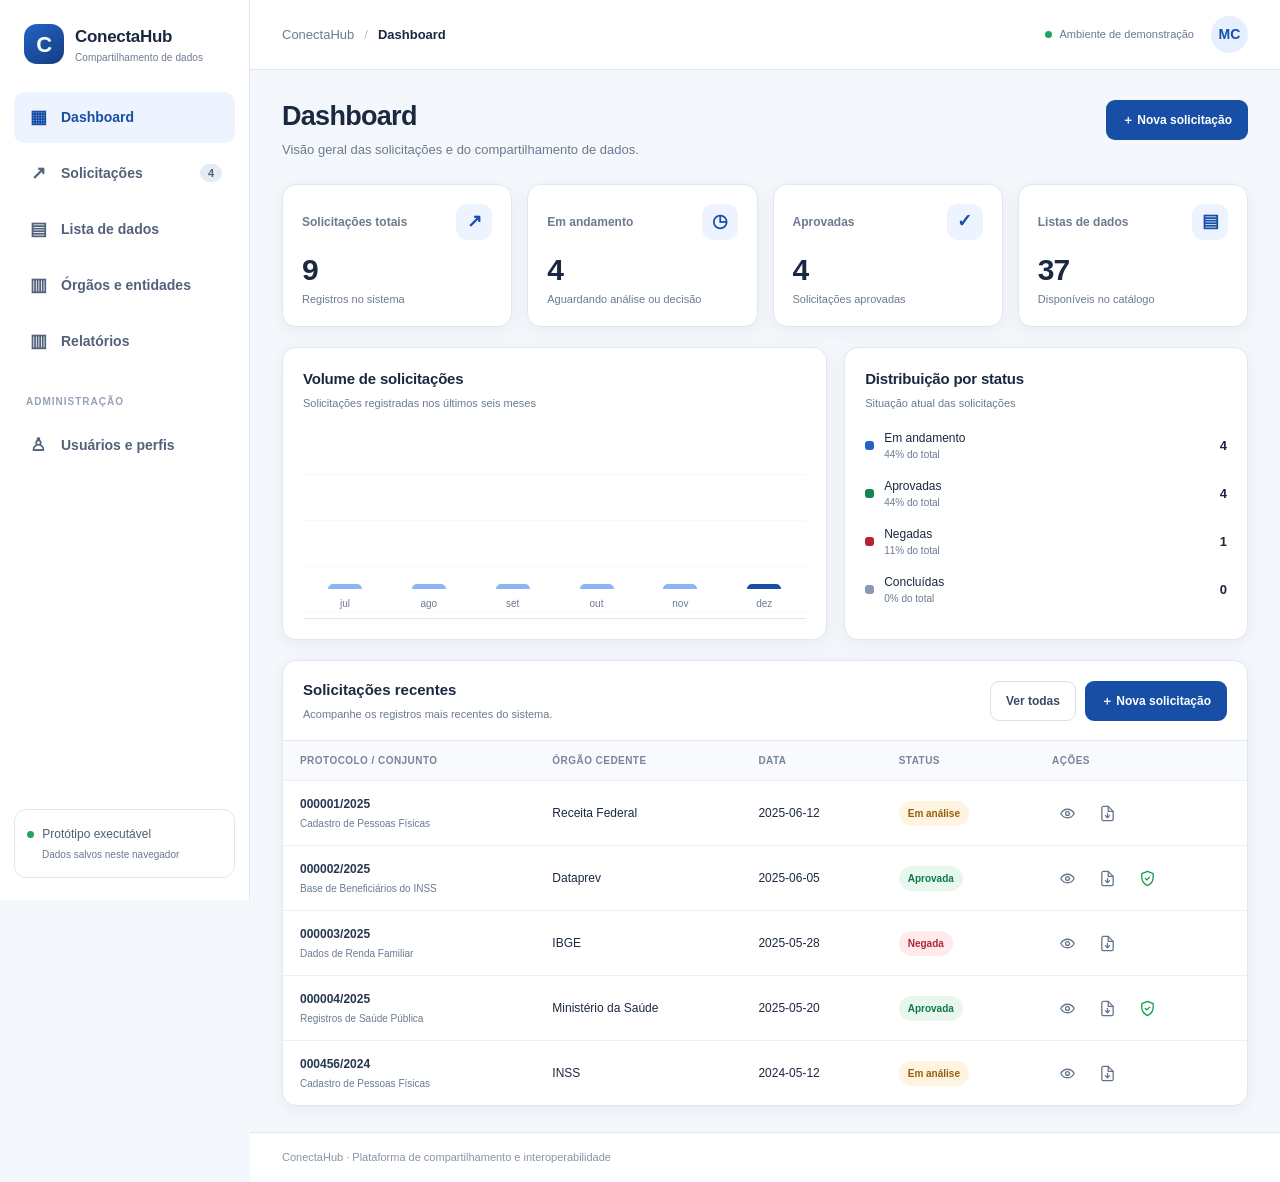
==== index.html @ d7230021 "Add dataset list editing and rename labels" ====
<!doctype html>
<html lang="pt-BR">
<head>
  <meta charset="utf-8">
  <meta name="viewport" content="width=device-width, initial-scale=1">
  <meta name="theme-color" content="#174ea6">
  <title>ConectaHub | Compartilhamento de Dados</title>
  <link rel="stylesheet" href="assets/css/app.css">
  <script defer src="assets/js/data.js"></script>
  <script defer src="assets/js/request-form.js"></script>
  <script defer src="assets/js/app.js"></script>
</head>
<body>
  <div class="app-shell">
    <aside class="sidebar" id="sidebar">
      <a class="brand" href="#dashboard" aria-label="ConectaHub início"><span class="brand-mark">C</span><span>ConectaHub<small>Compartilhamento de dados</small></span></a>
      <nav class="nav" aria-label="Navegação principal">
        <button class="nav-item active" data-route="dashboard"><span class="nav-icon">▦</span>Dashboard</button>
        <button class="nav-item" data-route="requests"><span class="nav-icon">↗</span>Solicitações <span class="nav-count" id="request-count">0</span></button>
        <button class="nav-item" data-route="datasets"><span class="nav-icon">▤</span>Lista de dados</button>
        <button class="nav-item" data-route="orgs"><span class="nav-icon">▥</span>Órgãos e entidades</button>
        <button class="nav-item" data-route="reports"><span class="nav-icon">▥</span>Relatórios</button>
        <div class="nav-caption">ADMINISTRAÇÃO</div>
        <button class="nav-item" data-route="users"><span class="nav-icon">♙</span>Usuários e perfis</button>
      </nav>
      <div class="sidebar-bottom"><span class="status-dot"></span> Protótipo executável <small>Dados salvos neste navegador</small></div>
    </aside>
    <main class="main-area">
      <header class="topbar">
        <button class="icon-button mobile-menu" id="mobile-menu" aria-label="Abrir menu">☰</button>
        <div class="breadcrumbs"><span>ConectaHub</span><span class="crumb-sep">/</span><strong id="page-name">Dashboard</strong></div>
        <div class="topbar-actions"><span class="environment"><span class="status-dot"></span> Ambiente de demonstração</span><button class="avatar" title="Usuário atual">MC</button></div>
      </header>
      <section class="page-content" id="page-content" tabindex="-1"></section>
      <footer class="footer"><span>ConectaHub · Plataforma de compartilhamento e interoperabilidade</span></footer>
    </main>
  </div>
  <div id="modal-root"></div><div id="toast-root" aria-live="polite" aria-atomic="true"></div>
</body>
</html>
---- assets/css/app.css ----
:root{font-family:Inter,"Segoe UI",Roboto,Arial,sans-serif;color:#1b2940;background:#f4f7fb;font-size:14px;line-height:1.5;--blue:#174ea6;--blue2:#2463c5;--ink:#1b2940;--muted:#6c7a91;--line:#e0e7f0;--panel:#fff;--bg:#f4f7fb;--soft:#edf4ff;--green:#168452;--red:#b42332;--shadow:0 4px 18px rgba(28,52,89,.055);--radius:14px}*{box-sizing:border-box}body{margin:0;min-width:320px;background:var(--bg)}button,input,select,textarea{font:inherit}button{cursor:pointer}button:focus-visible,input:focus-visible,select:focus-visible,textarea:focus-visible{outline:3px solid #93b8fa;outline-offset:2px}.app-shell{min-height:100vh;display:grid;grid-template-columns:250px minmax(0,1fr)}.sidebar{position:sticky;top:0;height:100vh;display:flex;flex-direction:column;background:#fff;border-right:1px solid var(--line);padding:22px 14px}.brand{display:flex;gap:11px;align-items:center;padding:2px 10px 27px;text-decoration:none;color:var(--ink);font-weight:800;font-size:17px;letter-spacing:-.3px}.brand small{display:block;font-size:10px;letter-spacing:.1px;color:var(--muted);font-weight:500}.brand-mark{width:40px;height:40px;display:grid;place-items:center;border-radius:13px;background:linear-gradient(145deg,#2463c5,#143d82);color:white;font-size:22px}.nav{display:flex;flex-direction:column;gap:5px}.nav-item{display:flex;align-items:center;gap:12px;width:100%;padding:12px 13px;border:0;border-radius:10px;background:transparent;color:#53627a;text-align:left;font-weight:600}.nav-item:hover{background:#f5f8fd}.nav-item.active{background:var(--soft);color:var(--blue)}.nav-icon{width:22px;text-align:center;font-size:18px}.nav-count{margin-left:auto;border-radius:20px;background:#e5ebf4;padding:1px 8px;font-size:11px}.nav-caption{padding:22px 12px 6px;font-size:10px;font-weight:800;color:#96a2b5;letter-spacing:1px}.sidebar-bottom{margin-top:auto;padding:15px 12px;border:1px solid var(--line);border-radius:12px;color:#4c5e78;font-size:12px}.sidebar-bottom small{display:block;padding:4px 0 0 15px;color:var(--muted);font-size:10px}.status-dot{display:inline-block;width:7px;height:7px;border-radius:50%;background:#21a366;margin-right:5px}.main-area{min-width:0;display:flex;flex-direction:column;min-height:100vh}.topbar{height:70px;display:flex;align-items:center;justify-content:space-between;gap:15px;padding:0 32px;background:#fff;border-bottom:1px solid var(--line)}.breadcrumbs{display:flex;align-items:center;gap:10px;color:var(--muted);font-size:13px}.breadcrumbs strong{color:var(--ink)}.crumb-sep{color:#b7c1d0}.topbar-actions{display:flex;align-items:center;gap:17px}.environment{color:#6a7890;font-size:11px}.avatar{width:37px;height:37px;border:0;border-radius:50%;background:#e5efff;color:var(--blue);font-weight:800}.mobile-menu{display:none}.page-content{width:100%;max-width:1600px;margin:0 auto;padding:30px 32px 26px;flex:1;min-width:0}.footer{display:flex;justify-content:space-between;gap:12px;padding:16px 32px;border-top:1px solid var(--line);background:#fff;color:#8793a6;font-size:11px}.text-button{border:0;background:none;color:var(--blue);font-weight:700;font-size:11px}.page-head{display:flex;align-items:flex-start;justify-content:space-between;gap:18px;margin-bottom:24px}.page-head h1{margin:0;font-size:27px;line-height:1.2;letter-spacing:-.7px}.page-head p{margin:8px 0 0;color:var(--muted);font-size:13px}.head-actions{display:flex;gap:9px;flex-wrap:wrap}.btn{display:inline-flex;align-items:center;justify-content:center;gap:8px;min-height:40px;padding:9px 15px;border:1px solid transparent;border-radius:9px;font-weight:700;font-size:12px;transition:background .15s,border-color .15s}.btn-primary{background:var(--blue);color:white}.btn-primary:hover{background:#103d83}.btn-secondary{background:#fff;border-color:#d6dfeb;color:#394b65}.btn-secondary:hover{background:#f8faff}.btn-danger{background:#b42332;color:#fff}.btn-small{min-height:31px;padding:6px 10px;font-size:11px}.metric-grid{display:grid;grid-template-columns:repeat(4,minmax(0,1fr));gap:15px;margin-bottom:20px}.metric-card,.panel,.table-panel,.empty-state{background:var(--panel);border:1px solid var(--line);border-radius:var(--radius);box-shadow:var(--shadow)}.metric-card{padding:19px}.metric-top{display:flex;justify-content:space-between;align-items:center;color:var(--muted);font-size:12px;font-weight:650}.metric-icon{width:36px;height:36px;border-radius:11px;display:grid;place-items:center;background:var(--soft);color:var(--blue);font-size:18px}.metric-value{font-size:30px;line-height:1.3;letter-spacing:-1px;font-weight:800;margin:10px 0 2px}.metric-note{font-size:11px;color:var(--muted)}.content-grid{display:grid;grid-template-columns:minmax(0,1.35fr) minmax(300px,1fr);gap:17px;margin-bottom:20px}.panel{padding:20px;min-width:0}.panel-head{display:flex;justify-content:space-between;align-items:center;gap:10px;margin-bottom:18px}.panel-head h2,.panel h2{font-size:15px;margin:0;letter-spacing:-.2px}.panel-subtitle{font-size:11px;color:var(--muted);margin-top:4px}.bar-chart{height:190px;display:flex;align-items:flex-end;gap:12px;padding:15px 6px 0;border-bottom:1px solid var(--line);background:repeating-linear-gradient(to bottom,transparent 0,transparent 45px,#edf1f6 46px)}.bar-col{flex:1;height:100%;display:flex;flex-direction:column;justify-content:flex-end;align-items:center;gap:7px;min-width:0}.bar{width:min(34px,75%);min-height:4px;background:#8db5f2;border-radius:6px 6px 0 0}.bar.primary{background:var(--blue)}.bar-label{font-size:10px;color:var(--muted);padding-bottom:7px}.legend-list{display:grid;gap:15px}.legend-row{display:grid;grid-template-columns:10px 1fr auto;align-items:center;gap:9px;font-size:12px}.legend-dot{width:9px;height:9px;border-radius:3px;background:var(--blue)}.legend-row small{display:block;color:var(--muted);font-size:10px}.legend-row strong{font-size:13px}.table-panel{overflow:hidden;margin-top:20px}.table-head{display:flex;align-items:center;justify-content:space-between;gap:14px;padding:18px 20px;border-bottom:1px solid var(--line)}.table-head h2{font-size:15px;margin:0}.table-head p{font-size:11px;color:var(--muted);margin:4px 0 0}.table-actions{display:flex;align-items:center;gap:9px;flex-wrap:wrap}.search-input{min-height:38px;width:min(260px,100%);padding:8px 12px;border:1px solid #d8e1ed;border-radius:9px;background:white;font-size:12px}.table-wrap{width:100%;overflow:auto}table{width:100%;border-collapse:collapse;min-width:680px}th{padding:12px 17px;background:#f8fafd;color:#77849a;font-size:10px;letter-spacing:.45px;text-align:left;white-space:nowrap}td{padding:14px 17px;border-top:1px solid #edf1f6;font-size:12px;vertical-align:middle}tbody tr:hover{background:#fbfdff}.primary-cell{font-weight:750;color:#263751}.secondary-cell{display:block;font-size:10px;color:var(--muted);margin-top:3px;font-weight:400}.badge{display:inline-flex;align-items:center;border-radius:20px;padding:5px 9px;font-size:10px;font-weight:750;white-space:nowrap}.badge.green{background:#e7f7ee;color:#13794b}.badge.blue{background:#eaf2ff;color:#1a58b5}.badge.amber{background:#fff4df;color:#95600c}.badge.red{background:#ffebed;color:#ae2735}.badge.gray{background:#eef1f5;color:#647188}.row-actions{display:flex;gap:6px;flex-wrap:wrap}.link-action{border:0;background:none;padding:3px;color:var(--blue);font-size:11px;font-weight:750}.empty-state{padding:55px 20px;text-align:center}.empty-icon{font-size:32px;color:#90a7c9}.empty-state h2{font-size:17px;margin:12px 0 6px}.empty-state p{font-size:12px;color:var(--muted);margin:0 0 18px}.toolbar{display:flex;gap:10px;align-items:center;flex-wrap:wrap;margin-bottom:15px}.toolbar .search-input{flex:1;min-width:180px}.section-title{margin:24px 0 12px;font-size:14px}.modal-backdrop{position:fixed;inset:0;z-index:100;display:grid;place-items:center;padding:20px;background:rgba(15,28,48,.5);backdrop-filter:blur(3px)}.modal{width:min(800px,100%);max-height:min(92vh,1000px);display:flex;flex-direction:column;background:white;border-radius:16px;box-shadow:0 24px 90px #0b1d3838;overflow:hidden}.modal.modal-wide{width:min(980px,100%)}.modal-head{display:flex;justify-content:space-between;align-items:center;gap:15px;padding:18px 22px;border-bottom:1px solid var(--line)}.modal-head h2{margin:0;font-size:17px}.modal-close{width:34px;height:34px;border:0;border-radius:8px;background:#f2f5f9;color:#4e6078;font-size:20px}.modal-body{overflow:auto;padding:22px;min-height:0}.modal-footer{display:flex;justify-content:space-between;align-items:center;gap:12px;padding:14px 22px;border-top:1px solid var(--line);background:#fbfcfe}.modal-footer>div{display:flex;gap:8px;flex-wrap:wrap}.form-grid{display:grid;grid-template-columns:repeat(2,minmax(0,1fr));gap:16px}.field{display:flex;flex-direction:column;gap:6px;min-width:0;margin-bottom:15px}.field label{font-size:11px;font-weight:750;color:#394b65}.field label .required{color:var(--red)}.field input,.field select,.field textarea{width:100%;min-width:0;min-height:41px;padding:9px 11px;border:1px solid #d1dbe8;border-radius:8px;background:#fff;color:var(--ink);font-size:12px}.field textarea{min-height:86px;resize:vertical}.field input:disabled{background:#f0f3f7;color:#97a2b2}.field-help{font-size:10px;color:var(--muted)}.form-section{margin-bottom:16px;border:1px solid var(--line);border-radius:11px;overflow:hidden}.form-section summary{list-style:none;display:flex;justify-content:space-between;align-items:center;gap:12px;padding:13px 15px;background:#f8fafd;cursor:pointer;font-weight:800;font-size:12px}.form-section summary::-webkit-details-marker{display:none}.form-section-body{padding:16px 15px 2px}.check-option{display:flex;align-items:flex-start;gap:9px;padding:10px 11px;border:1px solid var(--line);border-radius:8px;margin-bottom:8px;font-size:12px}.check-option input{margin-top:3px}.check-option span{flex:1}.user-summary{padding:10px 12px;background:#f6f9fd;border:1px solid var(--line);border-radius:8px;font-size:11px;color:#52627a}.user-summary strong{display:block;color:var(--ink);font-size:12px}.notice{padding:12px 14px;border-radius:9px;background:#edf4ff;color:#315584;font-size:11px;margin-bottom:15px}.notice.success{background:#e7f7ee;color:#146f45}.inline-error{font-size:11px;color:var(--red);margin-top:4px}.request-summary{display:grid;grid-template-columns:repeat(2,minmax(0,1fr));gap:10px;margin-bottom:16px}.summary-box{padding:12px;border-radius:9px;background:#f7f9fc}.summary-box small{display:block;color:var(--muted);font-size:10px}.summary-box strong{display:block;margin-top:4px;font-size:12px;overflow-wrap:anywhere}.toast{position:fixed;right:22px;bottom:22px;z-index:200;max-width:min(400px,calc(100vw - 32px));padding:13px 17px;border-radius:10px;background:#1b2a40;color:white;font-size:12px;box-shadow:0 10px 30px #14233d33}.toast.success{background:#16794a}.toast.error{background:#b42332}.profile-pills{display:flex;flex-wrap:wrap;gap:5px}.profile-pill{font-size:10px;background:#edf4ff;color:#2259a8;border-radius:20px;padding:4px 8px}.empty-inline{padding:25px;text-align:center;color:var(--muted);font-size:12px}.muted{color:var(--muted)}.nowrap{white-space:nowrap}.number{font-variant-numeric:tabular-nums}
@media(max-width:1100px){.metric-grid{grid-template-columns:repeat(2,minmax(0,1fr))}.content-grid{grid-template-columns:1fr}.page-content{padding:24px 22px}.topbar{padding:0 22px}}
@media(max-width:760px){.app-shell{grid-template-columns:1fr}.sidebar{position:fixed;z-index:80;left:0;top:0;bottom:0;width:270px;height:100dvh;transform:translateX(-105%);transition:transform .2s;box-shadow:none}.sidebar.open{transform:translateX(0);box-shadow:0 0 0 100vmax #14233d55}.mobile-menu{display:inline-grid;place-items:center;width:36px;height:36px;border:1px solid var(--line);border-radius:8px;background:#fff;color:#344862}.topbar{height:62px;padding:0 14px}.environment{display:none}.page-content{padding:22px 14px}.page-head{flex-direction:column}.page-head h1{font-size:24px}.head-actions{width:100%}.metric-grid{gap:10px}.metric-card{padding:14px}.metric-value{font-size:25px}.table-head{align-items:flex-start;flex-direction:column;padding:15px}.table-actions{width:100%}.table-actions .search-input{flex:1;width:100%}.footer{padding:14px;flex-direction:column}.form-grid{grid-template-columns:1fr}.modal-backdrop{padding:8px}.modal-body{padding:16px}.modal-head,.modal-footer{padding:14px 16px}.request-summary{grid-template-columns:1fr}.topbar-actions{gap:8px}.breadcrumbs{font-size:11px;gap:6px}}
@media(max-width:430px){.metric-grid{grid-template-columns:repeat(2,minmax(0,1fr))}.metric-card{padding:12px}.metric-top{font-size:10px}.metric-icon{width:29px;height:29px}.metric-value{font-size:22px}.metric-note{font-size:10px}.page-content{padding-inline:11px}.head-actions .btn{flex:1}.footer{font-size:10px}}

/* Ajustes de compactação dos campos de conformidade/LGPD */
.radio-choice-group{display:flex;align-items:center;gap:18px;flex-wrap:wrap;padding:9px 12px;border:1px solid var(--line);border-radius:8px;background:#fff;min-height:42px}
.radio-choice{display:inline-flex;align-items:center;gap:7px;font-size:12px;font-weight:600;color:#394b65;cursor:pointer;white-space:nowrap}
.radio-choice input[type=radio]{width:15px;height:15px;margin:0;accent-color:var(--blue);flex:0 0 auto}
.hypothesis-list{display:grid;grid-template-columns:repeat(2,minmax(0,1fr));gap:8px}
.hypothesis-list .check-option{min-width:0;min-height:44px;margin:0;padding:10px 11px;align-items:flex-start;line-height:1.4;font-size:11px;overflow-wrap:anywhere}
.hypothesis-list .check-option input{flex:0 0 auto;width:15px;height:15px;margin:2px 0 0;accent-color:var(--blue)}
@media(max-width:560px){.hypothesis-list{grid-template-columns:1fr}.radio-choice-group{gap:14px}}

/* Ações compactas da lista de solicitações e visualização dos termos */
.request-row-actions{display:flex;align-items:center;gap:6px;flex-wrap:wrap;min-width:280px}
.icon-action{display:inline-flex;align-items:center;justify-content:center;gap:5px;padding:6px 8px;border:1px solid #dce4ef;border-radius:7px;background:#fff;color:#28538f;font-size:10px;font-weight:700;line-height:1.3;white-space:nowrap}
.icon-action span[aria-hidden=true]{font-size:14px;line-height:1}
.icon-action:hover{background:#edf4ff;border-color:#b9cdef}
.term-document{max-width:780px;margin:0 auto;color:var(--ink)}
.term-brand{font-size:11px;font-weight:850;letter-spacing:2px;color:var(--blue)}
.term-document h2{text-align:center;font-size:20px;letter-spacing:.4px;margin:24px 0 8px}
.term-intro{text-align:center;color:var(--muted);font-size:12px;margin:0 0 20px}
.term-signatures{display:grid;grid-template-columns:repeat(2,minmax(0,1fr));gap:24px;text-align:center;margin:44px 0 20px;font-size:11px}
.term-date{font-size:10px;color:var(--muted);margin-top:24px}
@media(max-width:760px){.request-row-actions{min-width:260px}.icon-action{font-size:10px;padding:6px}.term-signatures{grid-template-columns:1fr;gap:30px}}

/* Botões de ação somente com ícones e dica ao passar o mouse */
.request-row-actions{display:flex;align-items:center;justify-content:flex-start;gap:10px;flex-wrap:nowrap;min-width:110px}
.icon-action{width:30px;height:32px;display:inline-flex;align-items:center;justify-content:center;padding:4px;border:0;border-radius:6px;background:transparent;color:#64748b;cursor:pointer;transition:background .15s,color .15s}
.icon-action svg{display:block;width:17px;height:17px;fill:none;stroke:currentColor;stroke-width:1.8;stroke-linecap:round;stroke-linejoin:round}
.icon-action:hover{background:#edf4ff;color:#174ea6}
.icon-action:focus-visible{outline:2px solid #93b8fa;outline-offset:2px}
.icon-action.approval-icon{color:#0b9b4b}
.icon-action.approval-icon:hover{background:#e7f7ee;color:#087a3a}
@media(max-width:760px){.request-row-actions{min-width:100px;gap:6px}.icon-action{width:29px;height:31px}}

/* Painel de solicitações: indicadores e filtros no padrão de gestão */
.request-metrics{display:grid;grid-template-columns:repeat(4,minmax(0,1fr));gap:12px;margin:20px 0 22px}
.request-metric{min-height:84px;padding:14px 16px;border:1px solid #e0e6ee;border-radius:11px;background:#f3f5f7;display:flex;flex-direction:column;gap:4px}
.request-metric span{font-size:11px;color:#66758b}
.request-metric strong{font-size:27px;line-height:1.2;color:#16253b}
.request-metric.metric-review{background:#fffdeb;border-color:#fde68a}.request-metric.metric-review strong{color:#a16207}
.request-metric.metric-approved{background:#effcf4;border-color:#bbf7d0}.request-metric.metric-approved strong{color:#15803d}
.request-metric.metric-denied{background:#fff2f2;border-color:#fecaca}.request-metric.metric-denied strong{color:#c52222}
.request-filter-panel{background:#fff;border:1px solid var(--line);border-radius:13px;padding:14px;box-shadow:var(--shadow)}
.request-search-row{display:flex;align-items:center;gap:8px}
.request-searchbox{display:flex;align-items:center;gap:9px;flex:1;min-width:100px;border:1px solid #dce4ee;border-radius:9px;padding:0 11px;color:#8290a4}
.request-searchbox .search-input{width:100%;border:0;outline:0!important;box-shadow:none;min-width:0;padding-left:0}
.filter-toggle{white-space:nowrap}
.request-filter-fields{padding-top:15px}
.request-filter-fields[hidden]{display:none!important}
.request-filter-grid{display:grid;grid-template-columns:repeat(3,minmax(0,1fr));column-gap:12px;row-gap:0}
.request-filter-grid .field{margin-bottom:13px;gap:5px}
.request-filter-grid .field label{font-weight:500;color:#65758c;font-size:11px}
.request-filter-grid .field select,.request-date-range input{min-height:37px;background:#f9fafb}
.request-date-range{display:grid;grid-template-columns:repeat(2,minmax(0,1fr));gap:8px}
.request-date-range input{width:100%;min-width:0;border:1px solid #d5deea;border-radius:8px;padding:8px;font:inherit;font-size:12px;color:var(--ink)}
.request-filter-actions{display:flex;justify-content:space-between;align-items:center;gap:12px;padding:0 0 10px}
.request-results-caption{display:flex;align-items:baseline;gap:7px;padding:14px 2px 8px;font-size:11px;color:var(--muted)}
.request-results-caption strong{color:var(--ink);font-size:12px}
.request-table-wrap{width:100%;overflow-x:auto}
.request-table-wrap table{min-width:850px}
@media(max-width:900px){.request-filter-grid{grid-template-columns:repeat(2,minmax(0,1fr))}.request-metrics{gap:9px}}
@media(max-width:600px){.request-metrics{grid-template-columns:repeat(2,minmax(0,1fr))}.request-metric{min-height:75px;padding:12px}.request-metric strong{font-size:24px}.request-search-row{flex-wrap:wrap}.request-searchbox{flex-basis:100%}.request-filter-grid{grid-template-columns:1fr}.request-filter-actions{align-items:flex-start;flex-direction:column}.request-date-range{grid-template-columns:repeat(2,minmax(0,1fr))}}

/* Hipóteses de tratamento: controles compactos e alinhados sem estourar o formulário */
.hypothesis-list{display:grid;grid-template-columns:repeat(2,minmax(0,1fr));gap:8px;width:100%;min-width:0}
.hypothesis-list .check-option{box-sizing:border-box;display:flex;flex-direction:row;align-items:flex-start;gap:8px;width:100%;min-width:0;min-height:0;margin:0;padding:9px 10px;border:1px solid #dfe6ef;border-radius:8px;background:#fff;font-size:11px;line-height:1.35;overflow-wrap:anywhere}
.hypothesis-list .check-option input[type=checkbox]{appearance:auto;-webkit-appearance:checkbox;display:block;flex:0 0 15px;width:15px!important;height:15px!important;min-width:15px;min-height:15px;margin:1px 0 0;padding:0;accent-color:var(--blue)}
.hypothesis-list .check-option span{display:block;flex:1;min-width:0;overflow-wrap:anywhere}
@media(max-width:560px){.hypothesis-list{grid-template-columns:minmax(0,1fr)}}

/* Hipóteses de tratamento: controles compactos e alinhados sem estourar o formulário */
.hypothesis-list{display:grid;grid-template-columns:repeat(2,minmax(0,1fr));gap:8px;width:100%;min-width:0}
.hypothesis-list .check-option{box-sizing:border-box;display:flex;flex-direction:row;align-items:flex-start;gap:8px;width:100%;min-width:0;min-height:0;margin:0;padding:9px 10px;border:1px solid #dfe6ef;border-radius:8px;background:#fff;font-size:11px;line-height:1.35;overflow-wrap:anywhere}
.hypothesis-list .check-option input[type=checkbox]{appearance:auto;-webkit-appearance:checkbox;display:block;flex:0 0 15px;width:15px!important;height:15px!important;min-width:15px;min-height:15px;margin:1px 0 0;padding:0;accent-color:var(--blue)}
.hypothesis-list .check-option span{display:block;flex:1;min-width:0;overflow-wrap:anywhere}
@media(max-width:560px){.hypothesis-list{grid-template-columns:minmax(0,1fr)}}

/* Resumo detalhado da solicitação, inspirado no layout de referência */
.request-detail-scroll{max-height:70vh;overflow-y:auto;padding:0 2px 8px}
.request-detail-heading{display:flex;flex-direction:column;gap:2px;padding:0 0 12px;border-bottom:1px solid var(--line);margin-bottom:12px}
.request-detail-heading strong{font-size:13px;color:var(--ink)}
.request-detail-heading span{font-size:11px;color:var(--muted)}
.request-detail-section{margin:12px 0 16px}
.request-detail-section h3{font-size:11px;font-weight:800;color:#34445b;margin:0 0 8px}
.request-detail-section h3 small{font-size:10px;font-weight:400;color:var(--muted);margin-left:5px}
.request-detail-section .request-summary{grid-template-columns:repeat(2,minmax(0,1fr));gap:6px;margin:0;padding:10px;border:1px solid #d9e2ed;border-radius:9px;background:#fbfcfe}
.request-detail-section .summary-box{min-width:0;padding:2px 3px;background:transparent}
.request-detail-section .summary-box small{font-size:8px;text-transform:uppercase;letter-spacing:.25px;color:#748197}
.request-detail-section .summary-box strong{font-size:10px;line-height:1.45;margin-top:2px;overflow-wrap:anywhere}
.request-comment-editor{display:flex;flex-direction:column;align-items:flex-end;gap:7px;margin-top:10px}
.request-comment-editor textarea{width:100%;min-height:62px;padding:9px;border:1px solid #d5deea;border-radius:8px;font:inherit;font-size:11px;resize:vertical}
.request-history{display:grid;gap:10px;padding:2px 0}
.history-entry{display:grid;grid-template-columns:10px minmax(0,1fr);gap:8px;position:relative}
.history-dot{width:7px;height:7px;margin-top:5px;border-radius:50%;background:#2463c5}
.history-entry strong{display:block;font-size:10px}
.history-entry small{display:block;font-size:9px;color:var(--muted);margin-top:1px}
.history-entry p{font-size:10px;color:#637189;margin:3px 0 0}
@media(max-width:560px){.request-detail-scroll{max-height:72vh}.request-detail-section .request-summary{grid-template-columns:repeat(2,minmax(0,1fr));padding:8px;gap:5px}.request-detail-section .summary-box strong{font-size:9px}}

/* Ícones dos agrupadores do formulário de solicitação */
.form-section summary .section-heading{display:inline-flex;align-items:center;gap:10px;min-width:0}.form-section summary .section-icon{display:inline-grid;place-items:center;flex:0 0 34px;width:34px;height:34px;border-radius:10px;background:#eaf2ff;font-size:17px;line-height:1}.form-section summary .section-heading>span:last-child{min-width:0}.form-section summary .section-chevron{flex:0 0 auto;color:#61718a;font-size:16px}.form-section[open] summary .section-chevron{transform:rotate(180deg)}


/* Tela demonstrativa do portal de assinatura */
.signature-portal{color:#172b4d;font-size:15px;line-height:1.45}
.signature-brand{display:flex;align-items:center;gap:18px;padding:16px 14px;margin-bottom:22px;background:#fff;border-radius:7px;box-shadow:0 2px 6px #10243a18;color:#0758c9}
.signature-brand>strong{font-size:34px;letter-spacing:-2px;color:#0758c9}.signature-brand>strong span{color:#1475d4}
.signature-brand b{display:block;font-size:25px;font-weight:500}.signature-brand small{display:block;font-size:14px}
.signature-portal h2{font-size:25px;font-weight:500;margin:0 0 8px;color:#111827}
.signature-portal p{margin:8px 0 14px}.signature-portal hr{border:0;border-top:1px solid #d8e0eb;margin:10px 0 30px}
.signature-portal .signature-muted{color:#69788d;font-size:14px;line-height:1.6;margin:18px 0}
.signature-portal .field input{height:48px;border:1px solid #9ba8b7;background:#fffbd0;font-size:14px}
.signature-portal .notice{font-size:12px;margin-top:12px}
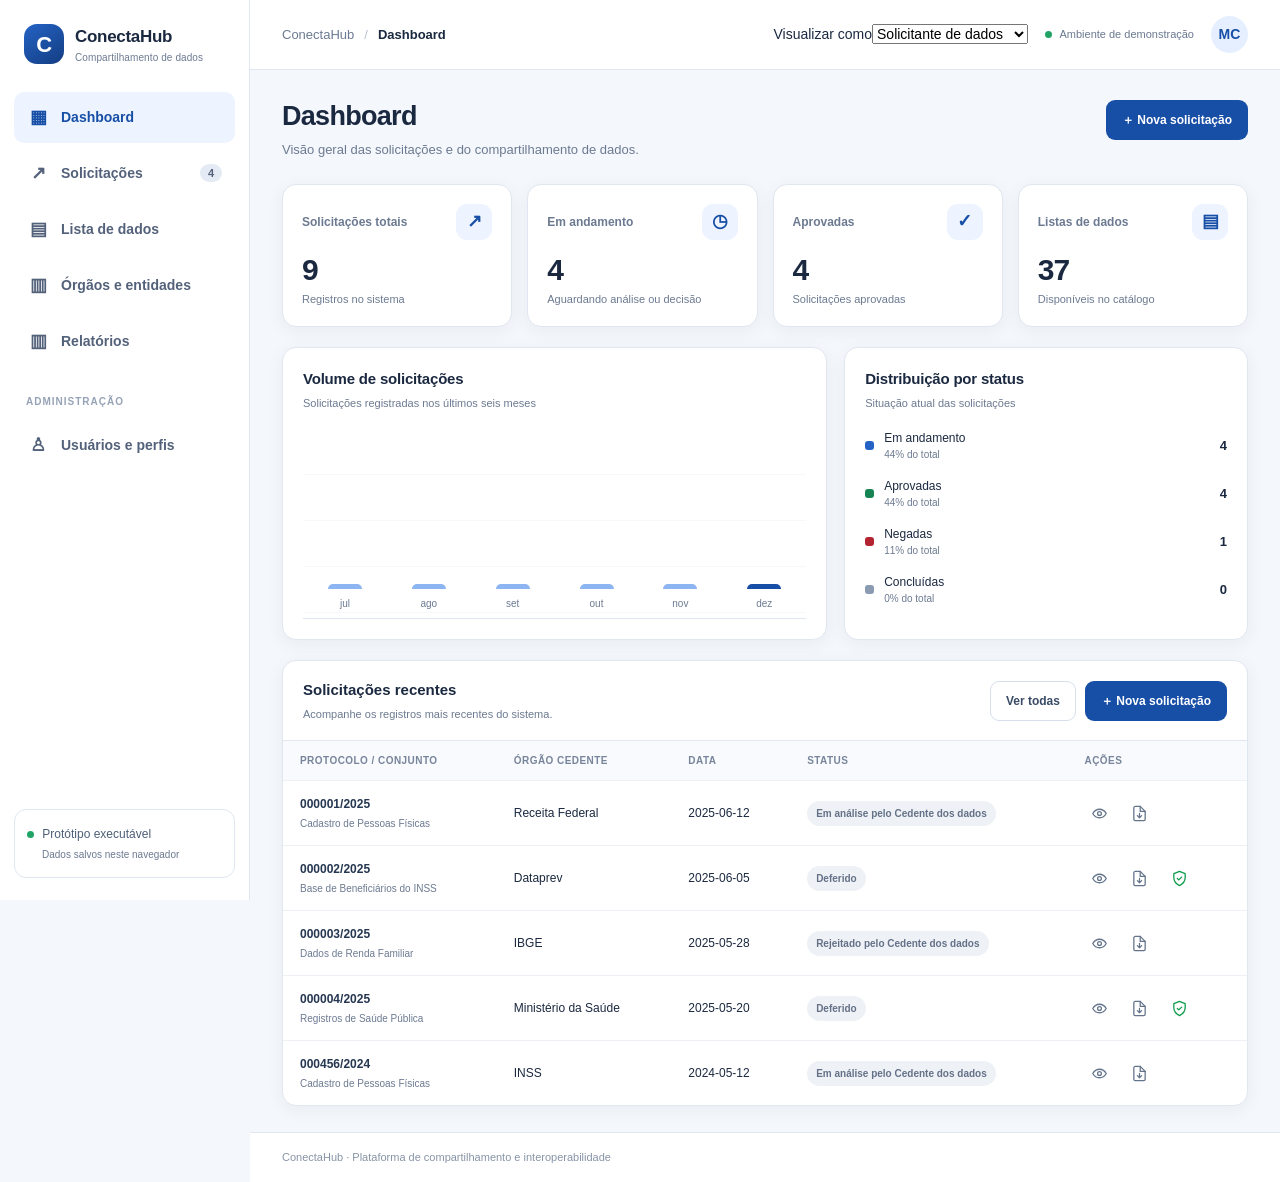
==== commit 74082506: "Adiciona seletor de perfil no ConectaHub" ====
--- a/index.html
+++ b/index.html
@@ -29,7 +29,7 @@
       <header class="topbar">
         <button class="icon-button mobile-menu" id="mobile-menu" aria-label="Abrir menu">☰</button>
         <div class="breadcrumbs"><span>ConectaHub</span><span class="crumb-sep">/</span><strong id="page-name">Dashboard</strong></div>
-        <div class="topbar-actions"><span class="environment"><span class="status-dot"></span> Ambiente de demonstração</span><button class="avatar" title="Usuário atual">MC</button></div>
+        <div class="topbar-actions"><label class="profile-switcher"><span>Visualizar como</span><select id="profile-view" aria-label="Visualizar fluxo como perfil"><option value="solicitante">Solicitante de dados</option><option value="cedente">Cedente de dados</option><option value="gestor">Gestor da Plataforma</option></select></label><span class="environment"><span class="status-dot"></span> Ambiente de demonstração</span><button class="avatar" title="Usuário atual">MC</button></div>
       </header>
       <section class="page-content" id="page-content" tabindex="-1"></section>
       <footer class="footer"><span>ConectaHub · Plataforma de compartilhamento e interoperabilidade</span></footer>
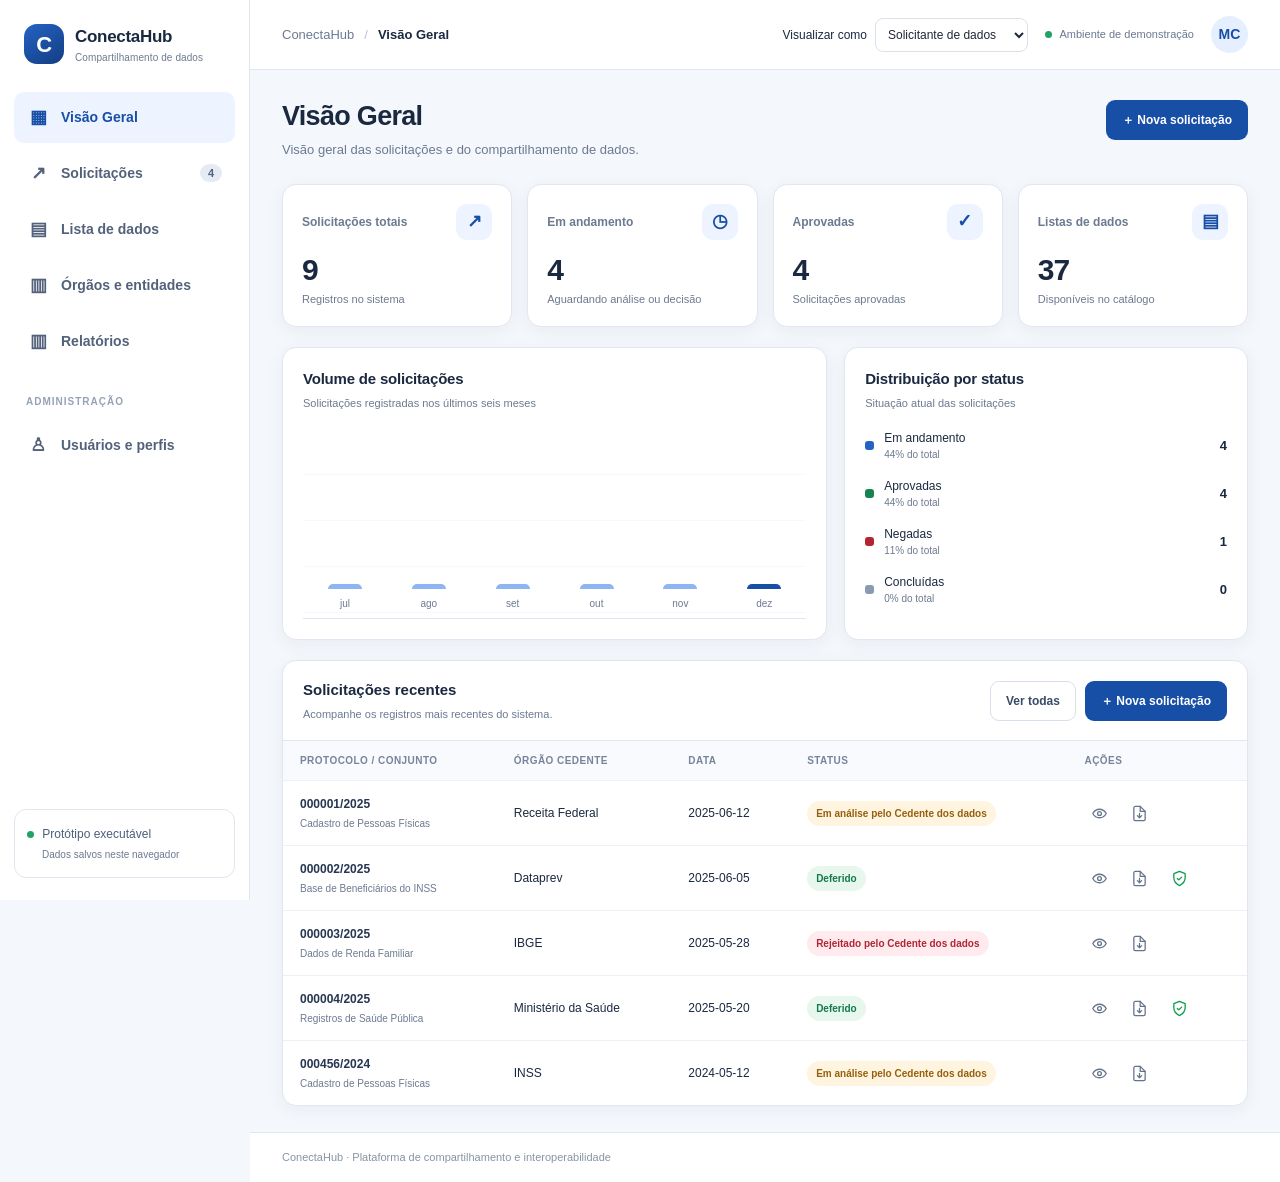
==== commit 2e9fc85c: "Altera navegação Dashboard para Visão Geral" ====
--- a/index.html
+++ b/index.html
@@ -15,7 +15,7 @@
     <aside class="sidebar" id="sidebar">
       <a class="brand" href="#dashboard" aria-label="ConectaHub início"><span class="brand-mark">C</span><span>ConectaHub<small>Compartilhamento de dados</small></span></a>
       <nav class="nav" aria-label="Navegação principal">
-        <button class="nav-item active" data-route="dashboard"><span class="nav-icon">▦</span>Dashboard</button>
+        <button class="nav-item active" data-route="dashboard"><span class="nav-icon">▦</span>Visão Geral</button>
         <button class="nav-item" data-route="requests"><span class="nav-icon">↗</span>Solicitações <span class="nav-count" id="request-count">0</span></button>
         <button class="nav-item" data-route="datasets"><span class="nav-icon">▤</span>Lista de dados</button>
         <button class="nav-item" data-route="orgs"><span class="nav-icon">▥</span>Órgãos e entidades</button>
@@ -28,7 +28,7 @@
     <main class="main-area">
       <header class="topbar">
         <button class="icon-button mobile-menu" id="mobile-menu" aria-label="Abrir menu">☰</button>
-        <div class="breadcrumbs"><span>ConectaHub</span><span class="crumb-sep">/</span><strong id="page-name">Dashboard</strong></div>
+        <div class="breadcrumbs"><span>ConectaHub</span><span class="crumb-sep">/</span><strong id="page-name">Visão Geral</strong></div>
         <div class="topbar-actions"><label class="profile-switcher"><span>Visualizar como</span><select id="profile-view" aria-label="Visualizar fluxo como perfil"><option value="solicitante">Solicitante de dados</option><option value="cedente">Cedente de dados</option><option value="gestor">Gestor da Plataforma</option></select></label><span class="environment"><span class="status-dot"></span> Ambiente de demonstração</span><button class="avatar" title="Usuário atual">MC</button></div>
       </header>
       <section class="page-content" id="page-content" tabindex="-1"></section>
--- a/assets/css/app.css
+++ b/assets/css/app.css
@@ -114,3 +114,5 @@
 .signature-portal .signature-muted{color:#69788d;font-size:14px;line-height:1.6;margin:18px 0}
 .signature-portal .field input{height:48px;border:1px solid #9ba8b7;background:#fffbd0;font-size:14px}
 .signature-portal .notice{font-size:12px;margin-top:12px}
+
+.profile-switcher{display:flex;align-items:center;gap:8px;font-size:12px;white-space:nowrap}.profile-switcher select{max-width:190px;border:1px solid #dbe2ea;border-radius:8px;background:#fff;color:#1f2937;padding:8px;font:inherit}.btn-danger{background:#b42332;color:#fff;border:1px solid #b42332}@media(max-width:900px){.profile-switcher{align-items:flex-start;flex-direction:column;gap:3px}.profile-switcher select{max-width:155px}}
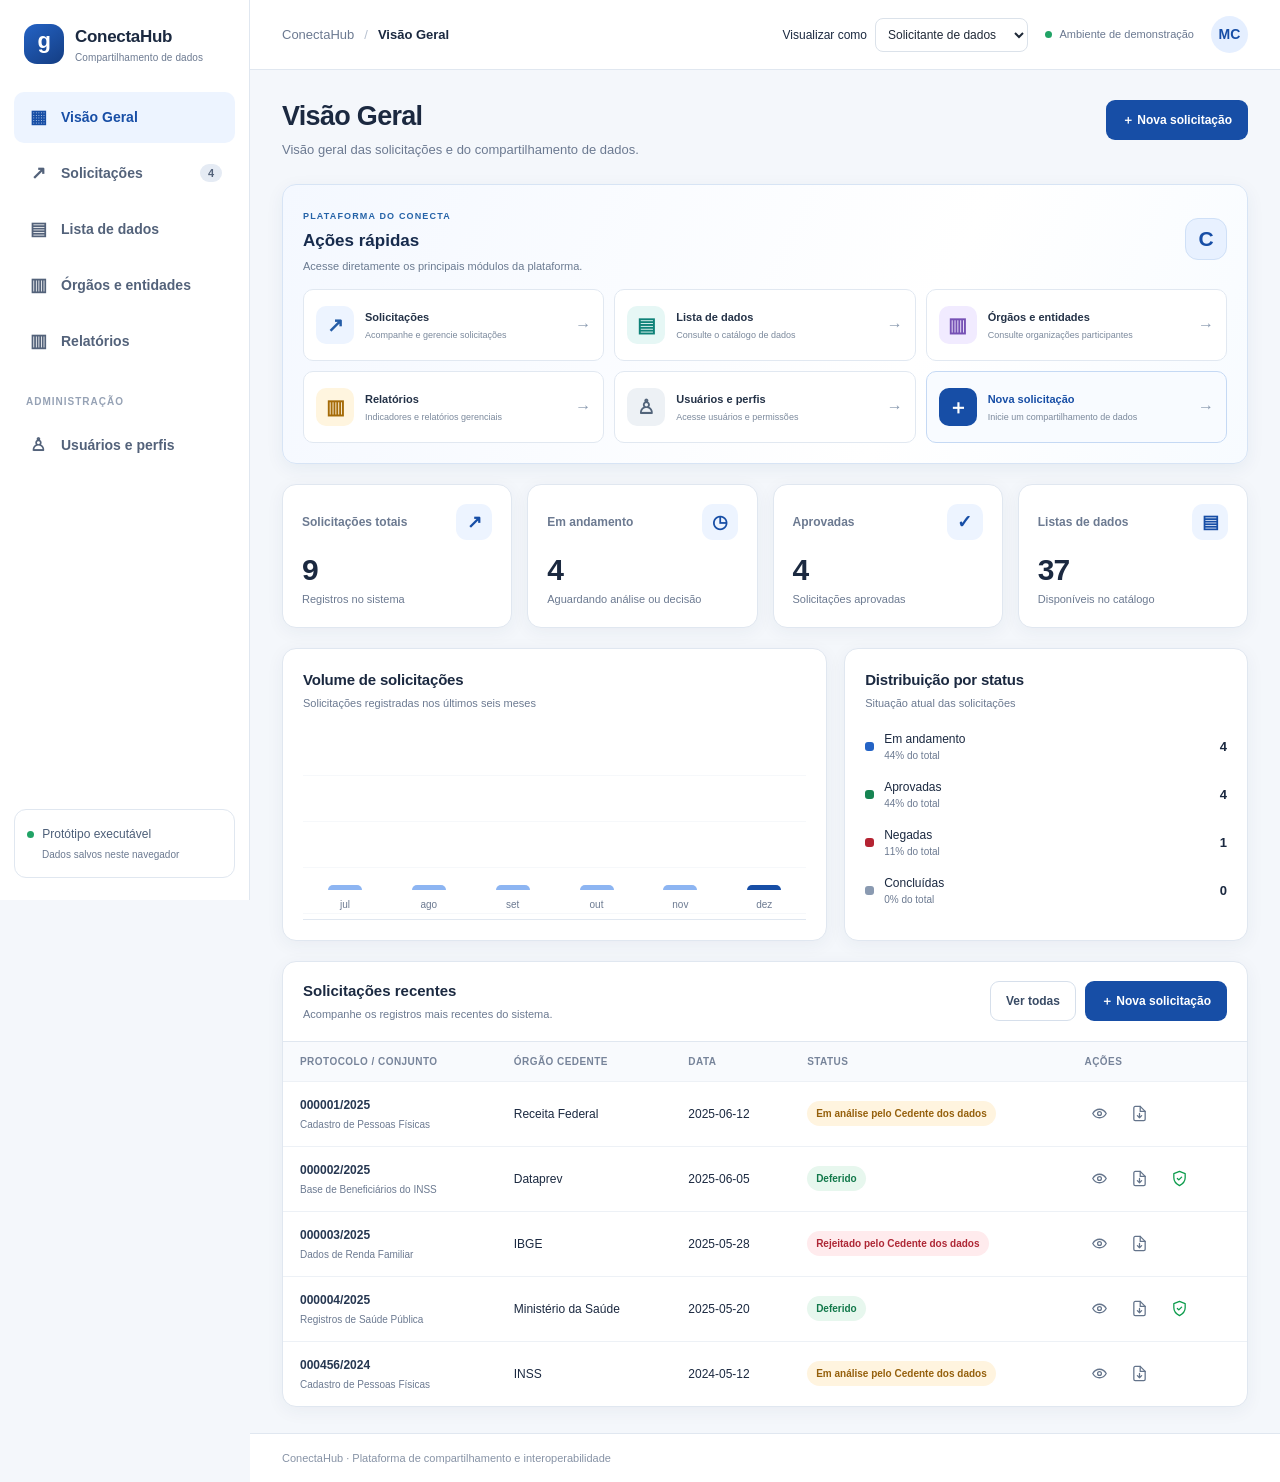
==== commit 02fed411: "Substituir ícone da marca pelo gov.br" ====
--- a/index.html
+++ b/index.html
@@ -13,7 +13,7 @@
 <body>
   <div class="app-shell">
     <aside class="sidebar" id="sidebar">
-      <a class="brand" href="#dashboard" aria-label="ConectaHub início"><span class="brand-mark">C</span><span>ConectaHub<small>Compartilhamento de dados</small></span></a>
+      <a class="brand" href="#dashboard" aria-label="ConectaHub início"><span class="brand-mark govbr-mark" aria-label="gov.br"><b>g</b><b>o</b><b>v</b><b>.</b><b>b</b><b>r</b></span><span>ConectaHub<small>Compartilhamento de dados</small></span></a>
       <nav class="nav" aria-label="Navegação principal">
         <button class="nav-item active" data-route="dashboard"><span class="nav-icon">▦</span>Visão Geral</button>
         <button class="nav-item" data-route="requests"><span class="nav-icon">↗</span>Solicitações <span class="nav-count" id="request-count">0</span></button>
--- a/assets/css/app.css
+++ b/assets/css/app.css
@@ -116,3 +116,81 @@
 .signature-portal .notice{font-size:12px;margin-top:12px}
 
 .profile-switcher{display:flex;align-items:center;gap:8px;font-size:12px;white-space:nowrap}.profile-switcher select{max-width:190px;border:1px solid #dbe2ea;border-radius:8px;background:#fff;color:#1f2937;padding:8px;font:inherit}.btn-danger{background:#b42332;color:#fff;border:1px solid #b42332}@media(max-width:900px){.profile-switcher{align-items:flex-start;flex-direction:column;gap:3px}.profile-switcher select{max-width:155px}}
+
+
+/* Nova solicitação: filtro tecnológico e instrução de seleção do conjunto */
+.request-dataset-intro{padding:14px 15px 2px;margin-bottom:10px;border:1px solid #dce7f5;border-radius:12px;background:#f8fbff}.request-dataset-instruction{margin:0 0 12px;padding:10px 12px;border-left:3px solid var(--blue2);border-radius:0 7px 7px 0;background:#edf4ff;color:#24456f;font-weight:700}.request-dataset-intro .field{margin-bottom:12px}.request-dataset-intro .field:last-child{margin-bottom:8px}#missing-dataset-action{margin-top:7px}#missing-dataset-action .link-action{white-space:normal;text-align:left;line-height:1.5;color:#174ea6;font-weight:700}#missing-dataset-action .link-action:hover{text-decoration:underline}@media(max-width:600px){.request-dataset-intro{padding:12px}.request-dataset-instruction{font-size:13px}}
+
+
+/* Tela de análise do cedente: informações organizadas e área de decisão dedicada */
+.request-review-layout{display:block;min-width:0}
+.request-review-information{min-width:0}
+.request-review-information .request-detail-section{padding:0 0 2px}
+.request-detail-heading{position:relative;padding-right:110px}
+.request-detail-status{position:absolute;right:0;top:0}
+.request-review-layout.is-cedent-review{display:grid;grid-template-columns:minmax(0,1.45fr) minmax(285px,.85fr);align-items:start;gap:18px}
+.is-cedent-review .request-review-information .request-detail-section{margin-top:0;margin-bottom:12px}
+.is-cedent-review .request-review-information .request-summary{background:#fff}
+.cedent-analysis-panel{min-width:0;padding:18px;border:1px solid #cbdcf5;border-radius:14px;background:linear-gradient(180deg,#f6f9ff 0%,#fff 190px);box-shadow:0 5px 18px #163d6d0b}
+.cedent-analysis-head{display:flex;align-items:center;gap:11px;padding-bottom:13px;border-bottom:1px solid #dce7f5}
+.cedent-analysis-icon{display:grid;place-items:center;flex:0 0 38px;width:38px;height:38px;border-radius:11px;background:#e0edff;color:#174ea6;font-size:20px;font-weight:800}
+.cedent-analysis-eyebrow{margin:0 0 4px;color:#55729c;font-size:9px;font-weight:800;letter-spacing:.7px}
+.cedent-analysis-head h2{margin:0;color:#172b4d;font-size:16px;line-height:1.3}
+.cedent-analysis-intro{margin:13px 0;color:#53657e;font-size:11px;line-height:1.55}
+.cedent-analysis-status{display:flex;align-items:center;justify-content:space-between;gap:8px;padding:10px 11px;margin-bottom:15px;border:1px solid #e0e8f3;border-radius:9px;background:#fff}
+.cedent-analysis-status>span{font-size:10px;color:#65758b;font-weight:700}
+.cedent-analysis-panel .field{margin-bottom:14px}
+.cedent-analysis-panel .field label{font-size:11px}
+.cedent-analysis-panel textarea{min-height:140px;line-height:1.5}
+.cedent-analysis-panel input[type=file]{min-height:42px;padding:8px;background:#fff}
+.cedent-analysis-save{width:100%;min-height:42px;justify-content:center;margin-top:2px}
+.cedent-analysis-existing{margin-top:19px;padding-top:15px;border-top:1px solid #dce7f5}
+.cedent-analysis-existing h3{display:flex;align-items:center;justify-content:space-between;gap:8px;margin:0 0 8px;color:#34445b;font-size:11px}
+.cedent-analysis-existing h3:not(:first-child){margin-top:16px}
+.cedent-analysis-existing h3 span{display:grid;place-items:center;min-width:22px;height:22px;padding:0 6px;border-radius:12px;background:#eaf2ff;color:#174ea6;font-size:10px}
+.cedent-analysis-existing>p{font-size:11px;line-height:1.5;overflow-wrap:anywhere}
+.cedent-attachment-list{display:grid;gap:7px}
+.cedent-attachment-list .summary-box{padding:9px;background:#fff;border:1px solid #e5ebf3}
+.cedent-attachment-list .summary-box strong{font-size:10px}
+.cedent-attachment-list .link-action{display:inline-block;margin-top:5px}
+.request-comments-section{margin-top:18px;padding-top:4px;border-top:1px solid var(--line)}
+@media(max-width:850px){.request-review-layout.is-cedent-review{grid-template-columns:minmax(0,1fr)}.cedent-analysis-panel{order:-1}.cedent-analysis-panel textarea{min-height:110px}}
+@media(max-width:560px){.request-detail-heading{padding-right:0;padding-bottom:38px}.request-detail-status{top:auto;right:auto;bottom:8px}.cedent-analysis-panel{padding:14px}.request-detail-scroll{max-height:74vh}}
+
+/* Relatórios: painel analítico responsivo */
+.reports-top-grid{display:grid;grid-template-columns:minmax(0,2fr) minmax(280px,1fr);gap:14px;margin:18px 0 14px}
+.report-panel{min-width:0;overflow:hidden}.report-panel .panel-head{display:flex;align-items:center;justify-content:space-between;gap:12px;padding:14px 16px;border-bottom:1px solid var(--line)}.report-panel .panel-head h2{margin:0;font-size:12px;font-weight:750;color:#243247}
+.report-bars{height:166px;display:flex;align-items:flex-end;justify-content:space-around;gap:8px;padding:14px 18px 0;background:repeating-linear-gradient(to top,transparent 0,transparent 37px,#e8edf4 38px)}
+.rbar-group{height:100%;flex:1;display:flex;flex-direction:column;align-items:center;justify-content:flex-end;gap:6px;min-width:0}.rbar-pair{height:100%;width:100%;display:flex;align-items:flex-end;justify-content:center;gap:3px}.rbar-pair i{display:block;width:min(28px,38%);min-height:2px;border-radius:3px 3px 0 0;background:#3b82f6}.rbar-pair i+ i{background:#16a34a}.rbar-group small{height:16px;color:#8492a6;font-size:9px}
+.report-chart-keys{display:flex;justify-content:center;gap:16px;padding:2px 0 12px;color:#718096;font-size:10px}.report-chart-keys span{display:flex;align-items:center;gap:5px}.report-chart-keys i,.report-legend i{display:inline-block;width:8px;height:8px;border-radius:2px}.key-blue{background:#3b82f6}.key-green{background:#16a34a}
+.report-donut{display:flex;align-items:center;justify-content:center;gap:14px;min-height:178px;padding:10px}.report-donut svg{width:120px;flex:0 0 120px}.report-legend{display:grid;gap:8px;min-width:0}.report-legend>div,.report-legend>div span{display:flex;align-items:center;gap:6px}.report-legend>div{justify-content:space-between;gap:12px;font-size:10px;color:#65758b}.report-legend>div span{min-width:0}.report-legend i{flex:0 0 8px;border-radius:50%}.report-legend b{color:#334155}
+.report-line-panel{margin-bottom:14px}.report-line-panel .panel-head{border:0;padding-bottom:0}.report-subtitle{margin:4px 0 0;color:var(--muted);font-size:10px}.report-average{font-size:12px;color:#2563eb;white-space:nowrap}.report-line{display:block;width:100%;height:auto;padding:8px 16px 12px}
+.report-list-panel{padding:8px 10px 0}.report-search{display:flex;align-items:center;gap:8px;height:38px;padding:0 10px;margin:0 0 8px;border:1px solid #dce4ee;border-radius:8px;color:#8190a4}.report-search input{width:100%;height:100%;border:0;outline:0;background:transparent;font:inherit;font-size:11px;color:var(--ink)}
+.report-table{min-width:650px}.report-table th{font-size:9px;color:#718096;font-weight:700;white-space:nowrap}.report-table td{font-size:10px;white-space:nowrap}.report-id{color:#718096;font-family:monospace}.report-title{color:#243247;font-weight:650}.report-type{display:inline-block;padding:4px 8px;border-radius:20px;font-size:9px}.type-operacional{background:#e7efff;color:#2563eb}.type-gerencial{background:#f3e8ff;color:#9333ea}.type-indicadores{background:#fef3c7;color:#a16207}.type-auditoria{background:#dcfce7;color:#15803d}
+@media(max-width:900px){.reports-top-grid{grid-template-columns:1fr}}@media(max-width:600px){.report-panel .panel-head{padding:12px}.report-donut{gap:8px}.report-donut svg{width:100px;flex-basis:100px}.report-legend{gap:6px}.report-average{font-size:10px}.report-list-panel{padding:7px}}
+
+/* Acesso rápido em destaque na página inicial da Plataforma do Conecta */
+.quick-access-panel{position:relative;overflow:hidden;margin:18px 0 20px;padding:19px 20px 20px;border:1px solid #d7e4f5;border-radius:14px;background:linear-gradient(115deg,#f4f8ff 0%,#fff 65%,#f7fbff 100%);box-shadow:0 5px 18px #173b6810}
+.quick-access-heading{display:flex;align-items:center;justify-content:space-between;gap:14px;margin-bottom:15px}
+.quick-access-eyebrow{display:inline-block;margin-bottom:5px;color:#2563a8;font-size:9px;font-weight:850;letter-spacing:1.15px}
+.quick-access-heading h2{margin:0;color:#172b4d;font-size:17px;font-weight:800}
+.quick-access-heading p{margin:4px 0 0;color:#6b7b91;font-size:11px}
+.quick-access-mark{display:grid;place-items:center;width:42px;height:42px;border:1px solid #cfe0f7;border-radius:13px;background:#e8f1ff;color:#174ea6;font-size:21px;font-weight:850}
+.quick-access-grid{display:grid;grid-template-columns:repeat(3,minmax(0,1fr));gap:10px}
+.quick-action-card{display:flex;align-items:center;gap:11px;min-width:0;min-height:72px;padding:12px;border:1px solid #e1e8f1;border-radius:10px;background:#fff;text-align:left;color:#26364c;cursor:pointer;transition:transform .15s,border-color .15s,box-shadow .15s}
+.quick-action-card:hover{transform:translateY(-2px);border-color:#b8cce8;box-shadow:0 6px 16px #173b6812}
+.quick-action-card:focus-visible{outline:2px solid #3b82f6;outline-offset:2px}
+.quick-action-icon{display:grid;place-items:center;flex:0 0 38px;width:38px;height:38px;border-radius:10px;background:#edf4ff;color:#245ca7;font-size:20px;font-weight:750}
+.quick-action-copy{display:flex;flex:1;flex-direction:column;gap:4px;min-width:0}
+.quick-action-copy strong{font-size:11px;font-weight:800;color:#243247}
+.quick-action-copy small{font-size:9px;line-height:1.4;color:#7b899c}
+.quick-action-arrow{color:#8a9ab0;font-size:16px}
+.quick-teal .quick-action-icon{background:#e6f7f5;color:#0f8278}
+.quick-violet .quick-action-icon{background:#f1ebff;color:#7651b5}
+.quick-amber .quick-action-icon{background:#fff5df;color:#a56b08}
+.quick-slate .quick-action-icon{background:#edf1f5;color:#52647a}
+.quick-primary{border-color:#c5d9f4;background:#f8fbff}
+.quick-primary .quick-action-icon{background:#174ea6;color:#fff}
+.quick-primary .quick-action-copy strong{color:#174ea6}
+@media(max-width:900px){.quick-access-grid{grid-template-columns:repeat(2,minmax(0,1fr))}}
+@media(max-width:560px){.quick-access-panel{padding:15px 12px}.quick-access-grid{grid-template-columns:1fr;gap:8px}.quick-action-card{min-height:62px}.quick-access-mark{width:36px;height:36px}}
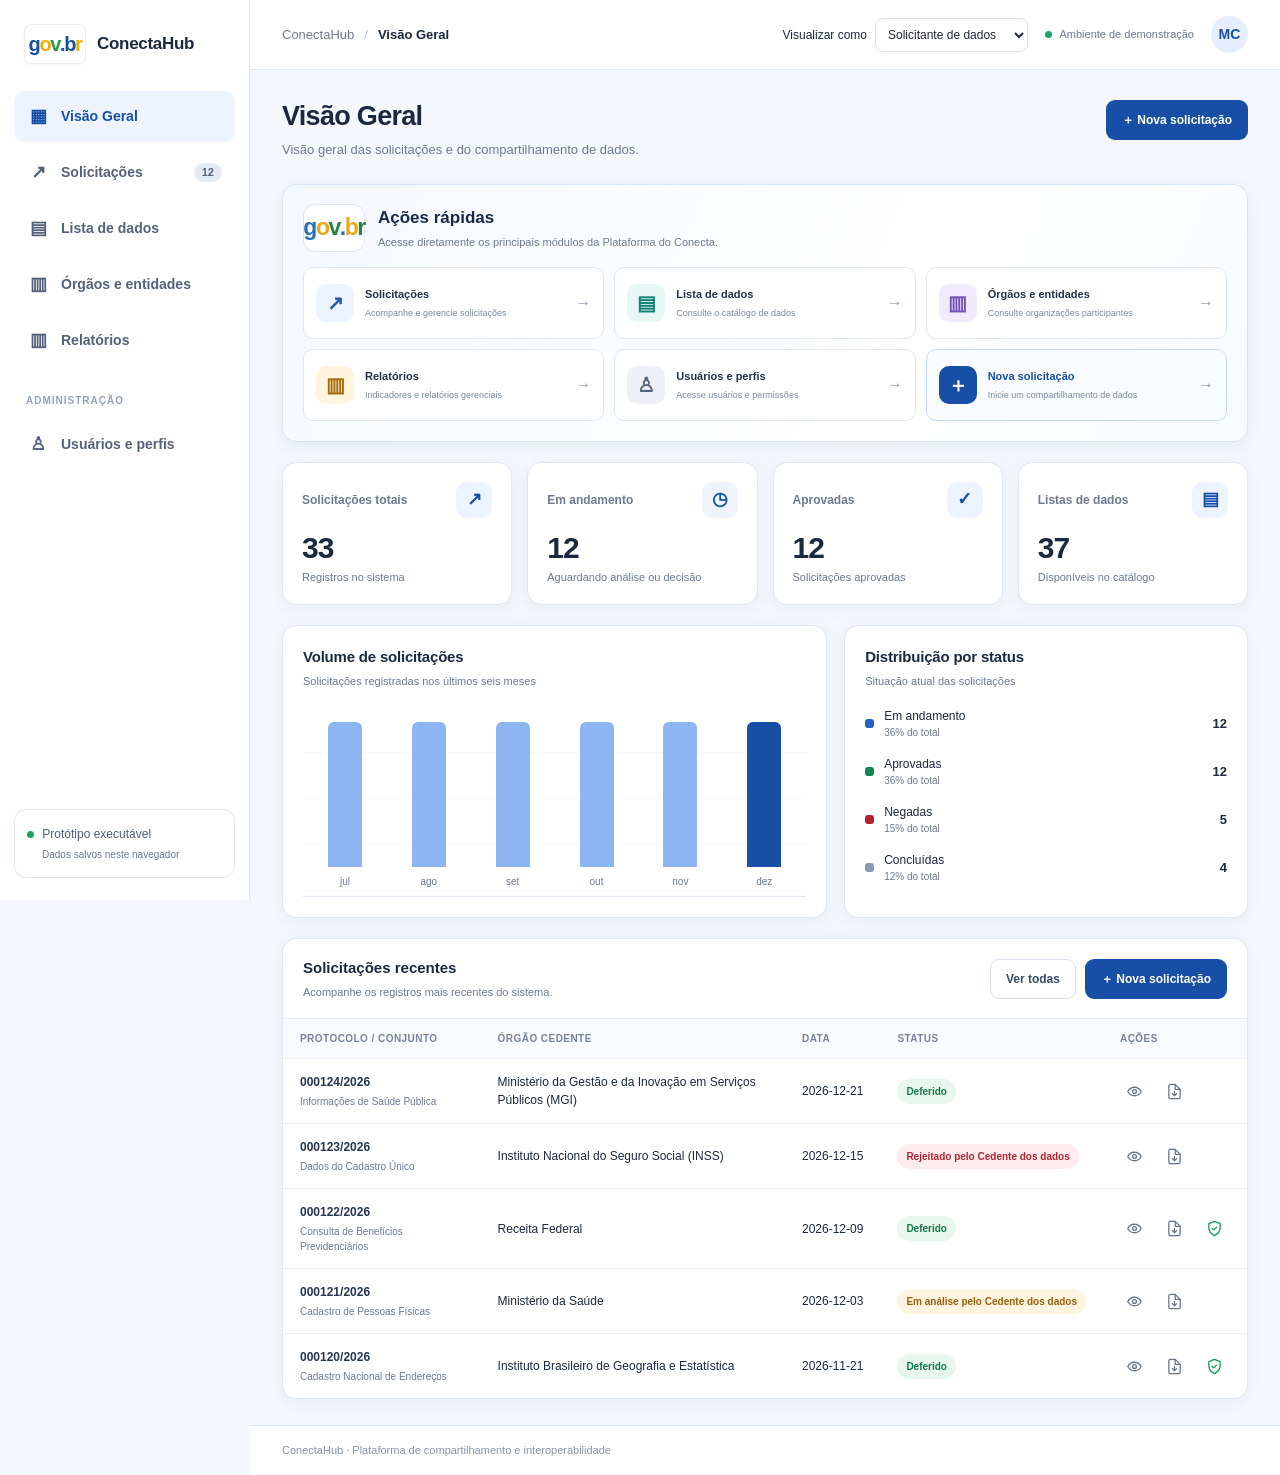
==== commit 3ece5def: "Remover subtítulo Compartilhamento de dados da marca" ====
--- a/index.html
+++ b/index.html
@@ -13,7 +13,7 @@
 <body>
   <div class="app-shell">
     <aside class="sidebar" id="sidebar">
-      <a class="brand" href="#dashboard" aria-label="ConectaHub início"><span class="brand-mark govbr-mark" aria-label="gov.br"><b>g</b><b>o</b><b>v</b><b>.</b><b>b</b><b>r</b></span><span>ConectaHub<small>Compartilhamento de dados</small></span></a>
+      <a class="brand" href="#dashboard" aria-label="ConectaHub início"><span class="brand-mark govbr-mark" aria-label="gov.br"><b>g</b><b>o</b><b>v</b><b>.</b><b>b</b><b>r</b></span><span>ConectaHub</span></a>
       <nav class="nav" aria-label="Navegação principal">
         <button class="nav-item active" data-route="dashboard"><span class="nav-icon">▦</span>Visão Geral</button>
         <button class="nav-item" data-route="requests"><span class="nav-icon">↗</span>Solicitações <span class="nav-count" id="request-count">0</span></button>
--- a/assets/css/app.css
+++ b/assets/css/app.css
@@ -194,3 +194,25 @@
 .quick-primary .quick-action-copy strong{color:#174ea6}
 @media(max-width:900px){.quick-access-grid{grid-template-columns:repeat(2,minmax(0,1fr))}}
 @media(max-width:560px){.quick-access-panel{padding:15px 12px}.quick-access-grid{grid-template-columns:1fr;gap:8px}.quick-action-card{min-height:62px}.quick-access-mark{width:36px;height:36px}}
+
+/* Assinatura visual gov.br */
+.brand-mark.govbr-mark{display:flex;align-items:center;justify-content:center;gap:0;width:62px;min-width:62px;height:40px;padding:0 4px;border-radius:8px;background:#fff;border:1px solid #e7edf4;box-shadow:0 1px 3px #14233d0d;font-size:20px;font-weight:900;letter-spacing:-1.4px;line-height:1}
+.govbr-mark b,.govbr-quick-mark b{font-weight:900}
+.govbr-mark b:nth-child(1),.govbr-mark b:nth-child(4),.govbr-mark b:nth-child(5){color:#1b4f9c}
+.govbr-mark b:nth-child(2),.govbr-mark b:nth-child(6){color:#f0ad00}
+.govbr-mark b:nth-child(3){color:#269b4b}
+.quick-access-mark.govbr-quick-mark{display:flex;align-items:center;justify-content:center;gap:0;width:62px;min-width:62px;height:36px;padding:0 4px;border:1px solid #e5ebf2;border-radius:9px;background:#fff;color:inherit;font-size:20px;letter-spacing:-1.4px;line-height:1}
+.govbr-quick-mark b:nth-child(1),.govbr-quick-mark b:nth-child(4),.govbr-quick-mark b:nth-child(5){color:#1b4f9c}
+.govbr-quick-mark b:nth-child(2),.govbr-quick-mark b:nth-child(6){color:#f0ad00}
+.govbr-quick-mark b:nth-child(3){color:#269b4b}
+
+/* Identidade principal da Plataforma do Conecta no acesso rápido */
+.quick-access-title-group{display:flex;align-items:center;gap:13px;min-width:0}
+.quick-access-title-group .quick-access-mark{width:58px;height:48px;flex:0 0 58px;border-radius:12px}
+.quick-access-heading{justify-content:flex-start}
+.quick-access-mark.govbr-quick-mark{display:flex;align-items:center;justify-content:center;gap:0;padding:0 5px;border:1px solid #dce5ef;background:#fff;color:inherit;font-size:23px;letter-spacing:-1.5px;line-height:1}
+.govbr-quick-mark b{font-weight:900}
+.govbr-quick-mark b:nth-child(1),.govbr-quick-mark b:nth-child(4){color:#2870b8}
+.govbr-quick-mark b:nth-child(2),.govbr-quick-mark b:nth-child(5){color:#e8a817}
+.govbr-quick-mark b:nth-child(3),.govbr-quick-mark b:nth-child(6){color:#25834a}
+@media(max-width:560px){.quick-access-title-group{gap:10px}.quick-access-title-group .quick-access-mark{width:52px;height:42px;flex-basis:52px;font-size:20px}}
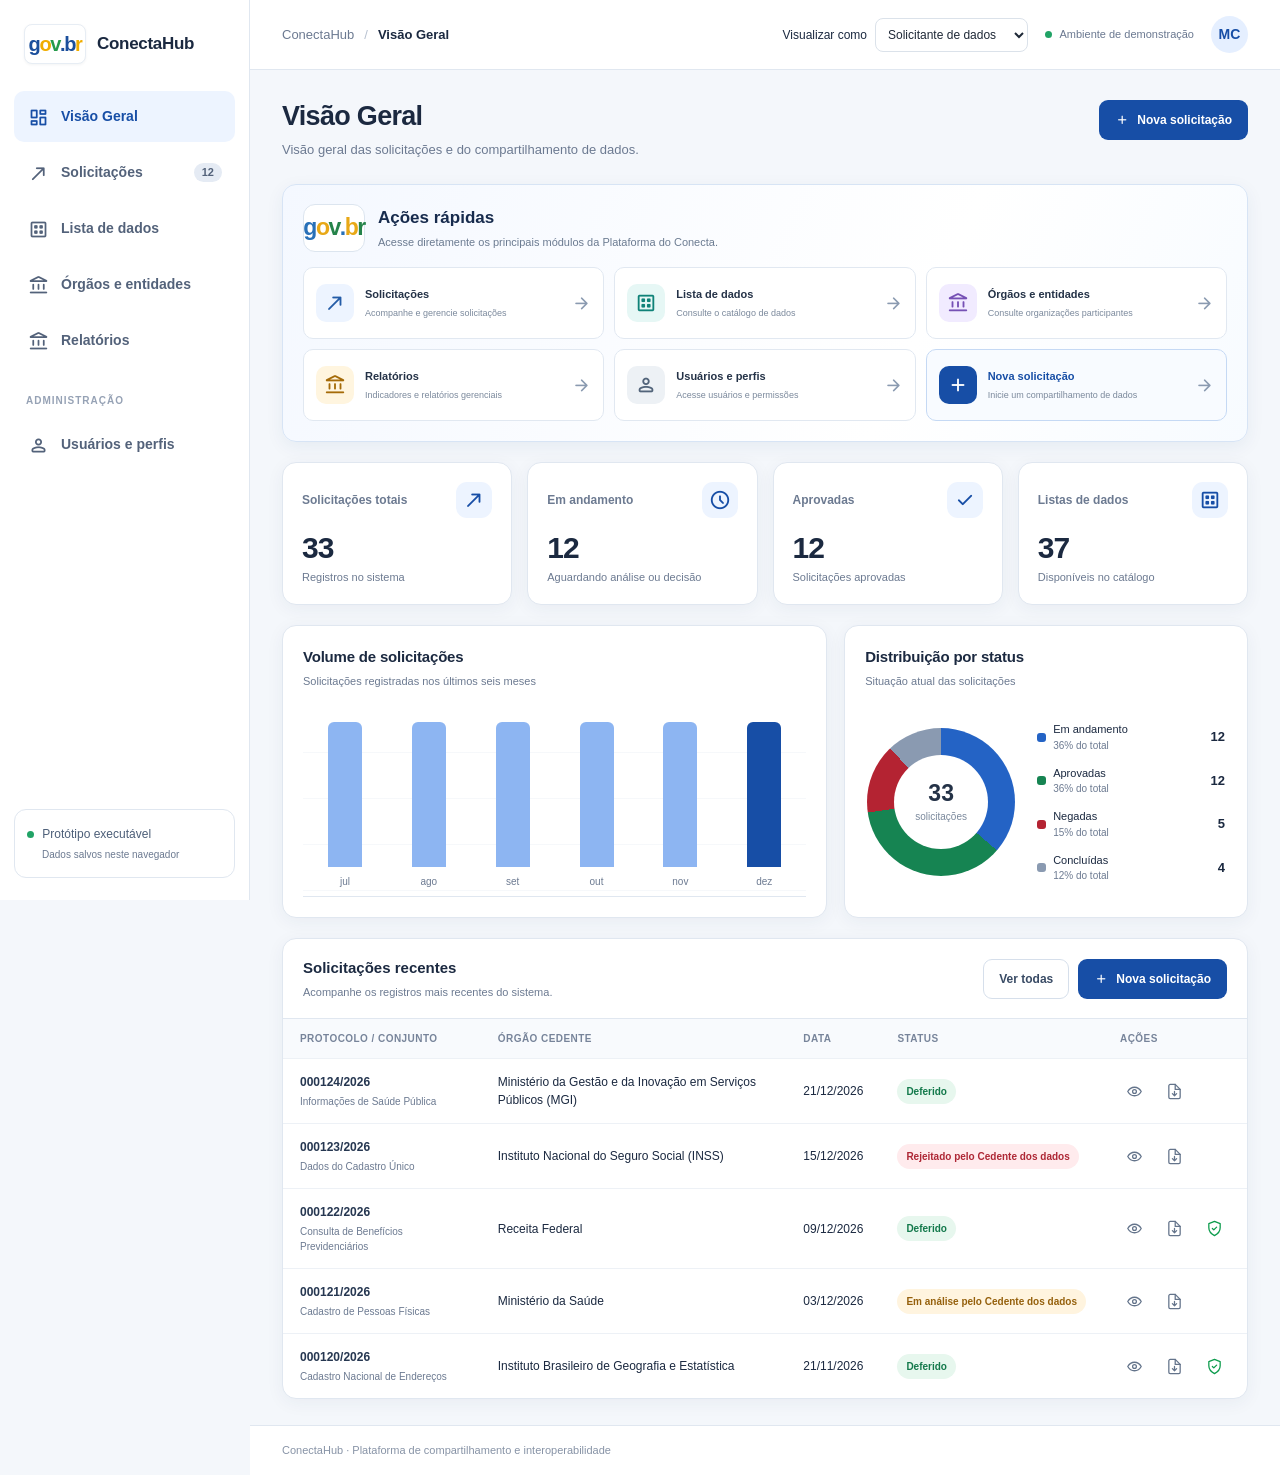
==== commit 2ad8594e: "Carregar fonte Material Symbols Rounded" ====
--- a/index.html
+++ b/index.html
@@ -5,6 +5,9 @@
   <meta name="viewport" content="width=device-width, initial-scale=1">
   <meta name="theme-color" content="#174ea6">
   <title>ConectaHub | Compartilhamento de Dados</title>
+  <link rel="preconnect" href="https://fonts.googleapis.com">
+  <link rel="preconnect" href="https://fonts.gstatic.com" crossorigin>
+  <link href="https://fonts.googleapis.com/css2?family=Material+Symbols+Rounded:opsz,wght,FILL,GRAD@20..48,400,0,0" rel="stylesheet">
   <link rel="stylesheet" href="assets/css/app.css">
   <script defer src="assets/js/data.js"></script>
   <script defer src="assets/js/request-form.js"></script>
@@ -15,19 +18,19 @@
     <aside class="sidebar" id="sidebar">
       <a class="brand" href="#dashboard" aria-label="ConectaHub início"><span class="brand-mark govbr-mark" aria-label="gov.br"><b>g</b><b>o</b><b>v</b><b>.</b><b>b</b><b>r</b></span><span>ConectaHub</span></a>
       <nav class="nav" aria-label="Navegação principal">
-        <button class="nav-item active" data-route="dashboard"><span class="nav-icon">▦</span>Visão Geral</button>
-        <button class="nav-item" data-route="requests"><span class="nav-icon">↗</span>Solicitações <span class="nav-count" id="request-count">0</span></button>
-        <button class="nav-item" data-route="datasets"><span class="nav-icon">▤</span>Lista de dados</button>
-        <button class="nav-item" data-route="orgs"><span class="nav-icon">▥</span>Órgãos e entidades</button>
-        <button class="nav-item" data-route="reports"><span class="nav-icon">▥</span>Relatórios</button>
+        <button class="nav-item active" data-route="dashboard"><span class="nav-icon"><span class="material-symbols-rounded" aria-hidden="true">dashboard</span></span>Visão Geral</button>
+        <button class="nav-item" data-route="requests"><span class="nav-icon"><span class="material-symbols-rounded" aria-hidden="true">north_east</span></span>Solicitações <span class="nav-count" id="request-count">0</span></button>
+        <button class="nav-item" data-route="datasets"><span class="nav-icon"><span class="material-symbols-rounded" aria-hidden="true">dataset</span></span>Lista de dados</button>
+        <button class="nav-item" data-route="orgs"><span class="nav-icon"><span class="material-symbols-rounded" aria-hidden="true">account_balance</span></span>Órgãos e entidades</button>
+        <button class="nav-item" data-route="reports"><span class="nav-icon"><span class="material-symbols-rounded" aria-hidden="true">account_balance</span></span>Relatórios</button>
         <div class="nav-caption">ADMINISTRAÇÃO</div>
-        <button class="nav-item" data-route="users"><span class="nav-icon">♙</span>Usuários e perfis</button>
+        <button class="nav-item" data-route="users"><span class="nav-icon"><span class="material-symbols-rounded" aria-hidden="true">person</span></span>Usuários e perfis</button>
       </nav>
       <div class="sidebar-bottom"><span class="status-dot"></span> Protótipo executável <small>Dados salvos neste navegador</small></div>
     </aside>
     <main class="main-area">
       <header class="topbar">
-        <button class="icon-button mobile-menu" id="mobile-menu" aria-label="Abrir menu">☰</button>
+        <button class="icon-button mobile-menu" id="mobile-menu" aria-label="Abrir menu"><span class="material-symbols-rounded" aria-hidden="true">menu</span></button>
         <div class="breadcrumbs"><span>ConectaHub</span><span class="crumb-sep">/</span><strong id="page-name">Visão Geral</strong></div>
         <div class="topbar-actions"><label class="profile-switcher"><span>Visualizar como</span><select id="profile-view" aria-label="Visualizar fluxo como perfil"><option value="solicitante">Solicitante de dados</option><option value="cedente">Cedente de dados</option><option value="gestor">Gestor da Plataforma</option></select></label><span class="environment"><span class="status-dot"></span> Ambiente de demonstração</span><button class="avatar" title="Usuário atual">MC</button></div>
       </header>
--- a/assets/css/app.css
+++ b/assets/css/app.css
@@ -216,3 +216,334 @@
 .govbr-quick-mark b:nth-child(2),.govbr-quick-mark b:nth-child(5){color:#e8a817}
 .govbr-quick-mark b:nth-child(3),.govbr-quick-mark b:nth-child(6){color:#25834a}
 @media(max-width:560px){.quick-access-title-group{gap:10px}.quick-access-title-group .quick-access-mark{width:52px;height:42px;flex-basis:52px;font-size:20px}}
+
+/* Gráfico de pizza da distribuição por status no dashboard */
+.status-pie-layout{display:flex;align-items:center;justify-content:center;gap:22px;min-height:190px;padding:8px 2px}
+.status-pie{display:grid;place-items:center;flex:0 0 148px;width:148px;height:148px;border-radius:50%;position:relative}
+.status-pie:before{content:"";position:absolute;inset:27px;border-radius:50%;background:#fff}
+.status-pie>div{position:relative;z-index:1;display:flex;flex-direction:column;align-items:center;gap:2px}
+.status-pie strong{font-size:23px;line-height:1.1;color:#243247}
+.status-pie small{font-size:10px;color:#7b899c}
+.status-pie-layout .legend-list{flex:1;min-width:0;gap:12px}
+.status-pie-layout .legend-row{grid-template-columns:9px minmax(75px,1fr) auto;gap:7px;font-size:11px}
+@media(max-width:560px){.status-pie-layout{gap:14px}.status-pie{flex-basis:124px;width:124px;height:124px}.status-pie:before{inset:23px}.status-pie-layout .legend-row{font-size:10px}}
+
+/* Fluxo de aprovação das solicitações de adesão */
+.workflow-panel{border:1px solid #d7e2f0;border-radius:14px;background:#f8fbff;padding:18px;margin:16px 0}
+.workflow-panel h3{margin:0 0 8px;color:#173f78}
+.workflow-intro{margin:0 0 12px;color:#52647a}
+.workflow-current{display:flex;align-items:center;gap:8px;font-weight:600;margin-bottom:12px}
+.workflow-actions{display:flex;flex-wrap:wrap;gap:8px}
+.workflow-actions .btn-danger{background:#fff0f0;border:1px solid #d92d20;color:#b42318}
+.workflow-justification{margin:14px 0 0}
+.workflow-steps{display:flex;flex-wrap:wrap;gap:6px;margin-top:14px}
+.workflow-step{font-size:11px;padding:5px 8px;border-radius:7px;background:#edf1f6;color:#65758b}
+.workflow-step.current{background:#dbeafe;color:#174ea6;font-weight:700;outline:1px solid #3b82f6}
+@media(max-width:600px){.workflow-panel{padding:13px}.workflow-actions .btn{width:100%}}
+
+.official-document-preview{background:#fff;color:#161616;padding:24px;max-height:70vh;overflow:auto;font:13px/1.55 Arial,sans-serif}
+.official-document{max-width:820px;margin:0 auto;color:#161616;font:13px/1.55 Arial,sans-serif}
+.official-doc-header{display:flex;flex-direction:column;text-align:center;gap:3px;margin:0 auto 28px}
+.official-document p{margin:12px 0;text-align:justify}.official-document h2{text-align:center;font-size:15px;margin:22px 0}
+.official-document h3{font-size:14px;margin:20px 0 8px}.official-document table{border-collapse:collapse;width:100%;margin:10px 0 18px;table-layout:fixed}
+.official-document th,.official-document td{border:1px solid #555;padding:7px;text-align:left;vertical-align:top;overflow-wrap:anywhere}
+.official-document th{background:#f1f1f1;width:30%}.official-document .official-api-table th{width:auto}
+.official-document li{margin:8px 0}.official-doc-date{text-align:right;margin-top:30px}
+.official-doc-signature{text-align:center;margin:42px auto 24px;display:flex;flex-direction:column;gap:5px}
+@media(max-width:640px){.official-document-preview{padding:12px}.official-document{font-size:12px}}
+
+/* Página de detalhes da solicitação — layout alinhado ao protótipo */
+.modal:has(.prototype-request-page){width:min(1500px,98vw);max-height:96vh}
+.modal:has(.prototype-request-page) .modal-head{display:none}
+.modal:has(.prototype-request-page) .modal-body{padding:12px 18px 18px;background:#f8faff}
+.modal:has(.prototype-request-page) .modal-footer{display:none}
+.request-detail-scroll.prototype-request-page{max-height:calc(96vh - 30px);overflow:auto;padding:0}
+.prototype-request-top{display:flex;justify-content:space-between;align-items:center;gap:18px;padding:7px 2px 16px;border-bottom:1px solid #dce5f2;margin-bottom:14px}
+.prototype-request-title{display:flex;align-items:center;gap:14px;min-width:0}
+.prototype-request-title h2{font-size:21px;margin:0;color:#101b3b}
+.prototype-request-title p{font-size:13px;margin:4px 0 0;color:#24365a}
+.prototype-request-title .badge{margin-left:12px;white-space:nowrap}
+.prototype-back{display:grid;place-items:center;width:42px;height:42px;border:1px solid #dce5f2;border-radius:11px;font-size:27px;color:#10234a}
+.prototype-toolbar{display:flex;align-items:center;justify-content:flex-end;gap:8px;flex-wrap:wrap}
+.prototype-toolbar .btn{min-height:38px;white-space:nowrap}
+.prototype-action.primary{background:#0756df;color:white;border-color:#0756df}
+.prototype-action.danger{background:#fff;color:#c52222;border-color:#e04444}
+.prototype-request-grid{display:grid;grid-template-columns:minmax(0,1.04fr) minmax(0,.96fr);gap:18px;align-items:start}
+.prototype-left-column,.prototype-right-column{display:grid;gap:14px;min-width:0}
+.prototype-card{border:1px solid #d7e1ef;border-radius:13px;background:#fff;overflow:hidden;min-width:0}
+.prototype-card>header{display:flex;align-items:center;gap:12px;padding:12px 15px;border-bottom:1px solid #e0e7f1;background:linear-gradient(110deg,#fff,#f6f9ff)}
+.prototype-card>header>div{min-width:0;flex:1}
+.prototype-card>header h3{font-size:16px;margin:0;color:#101b3b}
+.prototype-card>header p{font-size:12px;margin:3px 0 0;color:#35496c}
+.prototype-card>header .badge{white-space:nowrap}
+.prototype-section-icon{display:grid;place-items:center;flex:0 0 36px;width:36px;height:36px;border-radius:10px;background:#eaf1ff;color:#075be8;font-size:21px;font-weight:800}
+.prototype-chevron{margin-left:auto;color:#0d2451;font-size:20px}
+.prototype-data-card{padding-bottom:10px}
+.prototype-data-card .request-detail-section{margin:7px 12px;border:1px solid #d8e1ef;border-radius:11px;overflow:hidden}
+.prototype-accordion>summary{display:flex;align-items:center;gap:10px;list-style:none;cursor:pointer;padding:8px 12px;background:#fbfcff}
+.prototype-accordion>summary::-webkit-details-marker{display:none}
+.prototype-accordion>summary strong{font-size:14px;color:#101b3b}
+.prototype-accordion .prototype-section-icon{width:30px;height:30px;flex-basis:30px;font-size:17px}
+.prototype-accordion .prototype-chevron{font-size:17px;transition:transform .15s}
+.prototype-accordion:not([open]) .prototype-chevron{transform:rotate(180deg)}
+.prototype-accordion .request-summary{display:grid;grid-template-columns:repeat(2,minmax(0,1fr));gap:10px;padding:9px 16px 14px;border-top:1px solid #e0e7f1;background:#fff}
+.prototype-accordion .summary-box small{font-size:11px;text-transform:none;letter-spacing:0;color:#344866}
+.prototype-accordion .summary-box strong{font-size:13px;color:#111c3a}
+.prototype-comments-body{padding:13px 16px}
+.prototype-comments-body .summary-box{margin-bottom:8px;padding:10px;border-radius:9px;background:#f5f7fb}
+.prototype-comments-body .summary-box small{display:block;margin-bottom:5px}
+.prototype-comments-body .summary-box strong{font-size:12px;font-weight:500}
+.prototype-comments-body .request-comment-editor{display:flex;flex-direction:row;align-items:center}
+.prototype-comments-body .request-comment-editor textarea{min-height:42px}
+.prototype-comments-body .request-comment-editor .btn{height:40px}
+.prototype-analysis-body{padding:13px 16px;display:grid;grid-template-columns:1fr 1fr 1fr;gap:10px}
+.prototype-analysis-body>div{display:flex;flex-direction:column;gap:6px;border-right:1px solid #dce5f0;padding-right:10px;min-width:0}
+.prototype-analysis-body>div span{font-size:12px;color:#273b5f}
+.prototype-analysis-body>div strong{font-size:13px;color:#111d3b;overflow-wrap:anywhere}
+.prototype-analysis-body>label,.prototype-analysis-body>.prototype-justification{grid-column:1/-1}
+.prototype-analysis-body>label{font-size:13px;font-weight:800}
+.prototype-justification{margin:0;padding:10px 12px;background:#f3f6fc;border:1px solid #d7e1ef;border-radius:9px;font-size:12px;font-style:italic}
+.prototype-history-grid{display:grid;grid-template-columns:1fr 1fr;gap:16px;padding:14px 16px}
+.prototype-history-grid>div+div{border-left:1px solid #dce5f0;padding-left:16px}
+.prototype-history-grid strong{font-size:13px;color:#101b3b}
+.prototype-history-grid .history-entry{grid-template-columns:18px 1fr;gap:9px;margin-top:13px}
+.prototype-history-grid .history-dot{width:12px;height:12px;background:#16933d}
+.prototype-history-grid .history-entry strong{font-size:12px}
+.prototype-history-grid .history-entry small,.prototype-history-grid .history-entry p{font-size:11px}
+.prototype-history-link{display:inline-block;margin:12px 0 0 25px;font-size:12px;color:#075be8;text-decoration:underline}
+.prototype-next ol{padding-left:25px;margin:14px 0}
+.prototype-next li{padding:8px 0;font-size:12px;font-weight:650}
+.prototype-next .btn{width:100%}
+@media(max-width:900px){.prototype-request-grid{grid-template-columns:1fr}.prototype-request-top{align-items:flex-start;flex-direction:column}.prototype-toolbar{justify-content:flex-start}}
+@media(max-width:600px){.modal:has(.prototype-request-page){width:100vw;max-height:100dvh;height:100dvh;border-radius:0}.modal:has(.prototype-request-page) .modal-body{padding:8px}.request-detail-scroll.prototype-request-page{max-height:calc(100dvh - 16px)}.prototype-request-title{flex-wrap:wrap}.prototype-request-title h2{font-size:17px}.prototype-toolbar .btn{flex:1}.prototype-accordion .request-summary{grid-template-columns:1fr}.prototype-analysis-body{grid-template-columns:1fr 1fr}.prototype-analysis-body>div:nth-child(2){border-right:0}.prototype-history-grid{grid-template-columns:1fr}.prototype-history-grid>div+div{border-left:0;border-top:1px solid #dce5f0;padding:14px 0 0}.prototype-card>header h3{font-size:14px}}
+
+.signature-person-row{display:flex;align-items:center;gap:10px;padding:8px 4px;border-bottom:1px solid #e7edf5}
+.signature-person-row:last-child{border-bottom:0}
+.signature-person-row>.badge{flex:0 0 auto;min-width:76px;text-align:center}
+.signature-person-info{display:flex;flex-direction:column;gap:2px;min-width:0}
+.signature-person-info strong{font-size:12px;color:#17233f}
+.signature-person-info small{font-size:11px;color:#60708a;overflow-wrap:anywhere}
+
+/* Cards de análise e histórico recolhíveis */
+.prototype-collapsible{display:block}
+.prototype-card-summary{display:flex;align-items:center;gap:12px;list-style:none;cursor:pointer;padding:12px 15px;border-bottom:1px solid #e0e7f1;background:linear-gradient(110deg,#fff,#f6f9ff)}
+.prototype-card-summary::-webkit-details-marker{display:none}
+.prototype-card-summary>div{flex:1;min-width:0}
+.prototype-card-summary h3{font-size:16px;margin:0;color:#101b3b}
+.prototype-card-summary p{font-size:12px;margin:3px 0 0;color:#35496c}
+.prototype-card-summary .badge{white-space:nowrap}
+.prototype-card-summary .prototype-chevron{transition:transform .15s}
+.prototype-collapsible:not([open])>.prototype-card-summary .prototype-chevron{transform:rotate(-90deg)}
+.prototype-collapsible .prototype-analysis-body{padding:13px 16px}
+.prototype-collapsible-cedent>.cedent-analysis-panel{border:0;border-radius:0;box-shadow:none}
+.prototype-collapsible-cedent .cedent-analysis-head{display:none}
+.prototype-collapsible-cedent .cedent-analysis-intro{margin:12px 16px}
+.prototype-collapsible-cedent .cedent-analysis-status,.prototype-collapsible-cedent .cedent-analysis-panel>.field,.prototype-collapsible-cedent .cedent-analysis-save,.prototype-collapsible-cedent .cedent-analysis-existing{margin-left:16px;margin-right:16px}
+@media(max-width:600px){.prototype-card-summary{gap:8px;padding:10px}.prototype-card-summary h3{font-size:14px}}
+
+.signature-status-section{margin:8px 12px 12px!important;padding:0!important;border:0!important}
+.signature-status-section>h3{margin:0 0 8px!important;font-size:12px!important}
+.signature-status-list{display:grid;grid-template-columns:repeat(2,minmax(0,1fr));gap:10px;padding:12px;border:1px solid #d8e1ef;border-radius:11px;background:#fbfcff}
+.signature-status-section .signature-person-row{display:flex;align-items:center;gap:10px;min-width:0;padding:4px 2px;border:0!important}
+.signature-person-role{font-size:12px;color:#35496c;min-width:100px}
+.signature-person-name{font-size:13px;color:#17233f;flex:1;min-width:0;overflow-wrap:anywhere}
+.signature-status-section .signature-person-row>.badge{order:3;min-width:76px;text-align:center}
+.signature-status-section .signature-person-info{display:none}
+@media(max-width:640px){.signature-status-list{grid-template-columns:1fr}}
+
+.prototype-profile-switch{display:flex;flex-direction:column;gap:3px;font-size:10px;color:#52647a;font-weight:700;white-space:nowrap}
+.prototype-profile-switch select{min-height:36px;border:1px solid #cbd8e8;border-radius:8px;padding:6px 9px;background:#fff;color:#172b4d;font-size:12px}
+.prototype-toolbar{min-width:0}
+.prototype-toolbar .prototype-action{display:inline-flex!important;align-items:center;justify-content:center;visibility:visible!important;opacity:1!important;min-height:38px;padding:8px 12px;font-size:12px;font-weight:700}
+@media(max-width:900px){.prototype-toolbar{width:100%;justify-content:flex-start}.prototype-profile-switch{min-width:130px}}
+@media(max-width:600px){.prototype-toolbar .prototype-action{flex:1 1 45%}.prototype-profile-switch{flex:1 1 100%}}
+
+
+/* Etapa inicial da nova solicitação — seleção do fluxo conforme protótipo */
+.modal:has(.request-flow-intro){width:min(820px,96vw);max-height: min(94vh,760px);border-radius:12px}
+.modal:has(.request-flow-intro) .modal-head{padding:13px 22px}
+.modal:has(.request-flow-intro) .modal-head h2{font-size:16px;font-weight:800;color:#111a35}
+.modal:has(.request-flow-intro) .modal-body{padding:24px 28px 30px;background:#fff}
+.modal:has(.request-flow-intro) .modal-footer{padding:13px 22px;background:#fff}
+.modal:has(.request-flow-intro) .modal-footer>div{gap:9px}
+.request-flow-intro{color:#111a35}
+.request-flow-heading{display:flex;align-items:center;gap:15px;margin:0 0 22px}
+.request-flow-main-icon{display:grid;place-items:center;flex:0 0 48px;width:48px;height:48px;border-radius:10px;background:#eef5ff;color:#075be8;font-size:27px;font-weight:800}
+.request-flow-heading h2{margin:0;color:#101b3b;font-size:18px;line-height:1.25;letter-spacing:-.35px}
+.request-flow-heading p{margin:5px 0 0;color:#273754;font-size:11px}
+.request-flow-options{display:grid;grid-template-columns:1fr 1fr;gap:16px}
+.request-flow-option{position:relative;display:flex;align-items:flex-start;gap:12px;min-width:0;min-height:185px;padding:14px 16px;border:1px solid #d9e0eb;border-radius:11px;background:#fff;cursor:pointer;transition:border-color .15s,background .15s,box-shadow .15s}
+.request-flow-option:hover{border-color:#8db5f2}
+.request-flow-option.selected{border:1.5px solid #1764e8;background:#f1f6ff;box-shadow:0 0 0 1px #1764e81a}
+.request-flow-option input{position:absolute;opacity:0;pointer-events:none}
+.request-flow-option-icon{display:grid;place-items:center;flex:0 0 46px;width:46px;height:46px;border-radius:10px;background:#eaf2ff;color:#1260d7;font-size:25px;font-weight:800}
+.request-flow-option-icon.missing{background:#eeeaff;color:#6136d9}
+.request-flow-option-content{display:flex;flex:1;flex-direction:column;gap:6px;min-width:0;padding-right:12px}
+.request-flow-option-content>strong{font-size:12px;line-height:1.35;color:#111a35}
+.request-flow-option-content>small{font-size:10px;line-height:1.45;color:#1e2b43}
+.request-flow-benefits{display:flex;align-items:flex-start;gap:7px;font-size:10px;line-height:1.4;color:#18243a}
+.request-flow-benefits>span{display:grid;place-items:center;flex:0 0 13px;width:13px;height:13px;margin-top:0;border-radius:50%;background:#d8f5df;color:#16803d;font-size:10px;font-weight:900}
+.request-flow-radio{position:absolute;top:12px;right:12px;width:16px;height:16px;border:2px solid #b7c2d2;border-radius:50%;background:#fff}
+.request-flow-option.selected .request-flow-radio{border:5px solid #1764e8}
+.request-flow-help{display:flex;align-items:flex-start;gap:12px;margin-top:27px;padding:12px 14px;border-radius:9px;background:#edf4ff;color:#15274a}
+.request-flow-info{display:grid;place-items:center;flex:0 0 18px;width:18px;height:18px;border-radius:50%;background:#0964e8;color:#fff;font-size:13px;font-weight:800}
+.request-flow-help strong{display:block;font-size:12px;line-height:1.35}
+.request-flow-help p{margin:4px 0 0;font-size:10px;line-height:1.45;color:#253652}
+@media(max-width:650px){
+ .modal:has(.request-flow-intro){width:100%;max-height:100dvh;height:100dvh;border-radius:0}
+ .modal:has(.request-flow-intro) .modal-body{padding:18px 14px}
+ .request-flow-heading{gap:11px;margin-bottom:17px}
+ .request-flow-heading h2{font-size:16px}
+ .request-flow-options{grid-template-columns:1fr;gap:10px}
+ .request-flow-option{min-height:0;padding:12px}
+ .request-flow-option-content>strong{font-size:12px}
+ .request-flow-benefits{font-size:10px}
+ .request-flow-help{margin-top:16px}
+ .modal:has(.request-flow-intro) .modal-footer{padding:12px 14px}
+ .modal:has(.request-flow-intro) .modal-footer .btn{flex:1}
+}
+
+
+/* Formulário de nova solicitação — composição em página conforme protótipo */
+.modal:has(.request-fill-page){width:min(1540px,99vw);height:min(1024px,98vh);max-height:98vh;border:1px solid #d9e2f0;border-radius:18px}
+.modal:has(.request-fill-page) .modal-head{display:none}
+.modal:has(.request-fill-page) .modal-body{padding:0;background:#fff;overflow:auto}
+.modal:has(.request-fill-page) .modal-footer{position:sticky;bottom:0;z-index:5;min-height:82px;padding:13px 30px;background:#fff;border-top:1px solid #dce5f2}
+.modal:has(.request-fill-page) .modal-footer>div{display:flex;align-items:center;gap:10px}
+.request-fill-page{padding:0 32px 24px;color:#0b1745}
+.request-fill-brand{height:62px;display:flex;align-items:center;gap:27px;border-bottom:1px solid #e0e7f2}
+.request-fill-brand strong{font-size:23px;letter-spacing:-1px;color:#07123e;white-space:nowrap}
+.request-fill-brand strong span{color:#075be8;font-size:22px}
+.request-fill-brand>i{height:30px;width:1px;background:#0b1745}
+.request-fill-brand>b{font-size:24px;letter-spacing:-.7px;color:#07123e}
+.request-flow-banner{display:flex;align-items:center;gap:12px;min-height:68px;margin:16px 0 20px;padding:10px 19px;border:1px solid #cbdcf7;border-radius:13px;background:#f5f8ff;color:#0b1745}
+.request-flow-banner-icon,.request-dataset-icon{display:grid;place-items:center;flex:0 0 45px;width:45px;height:45px;border-radius:11px;background:#e3efff;color:#075be8;font-size:24px}
+.request-flow-banner>strong{font-size:13px;white-space:nowrap}
+.request-flow-banner>b{padding:8px 13px;border-radius:20px;background:#dceaff;color:#09266f;font-size:16px;white-space:nowrap}
+.request-flow-banner>i{height:38px;width:1px;margin:0 12px;background:#9bb5df}
+.request-flow-banner>span:not(.request-flow-banner-icon){flex:1;min-width:150px;font-size:13px;line-height:1.4}
+.request-flow-banner .btn{min-height:39px;border-color:#075be8;color:#075be8;white-space:nowrap}
+.request-fill-heading{margin:0 0 20px}
+.request-fill-heading h2{margin:0;color:#0b1745;font-size:27px;line-height:1.2;letter-spacing:-.6px}
+.request-fill-heading p{margin:5px 0 0;color:#17264b;font-size:15px}
+.request-selected-dataset{display:flex;align-items:center;gap:16px;min-height:78px;margin:0 0 18px;padding:11px 18px;border:1px solid #cbdcf7;border-radius:13px;background:#f5f8ff}
+.request-selected-copy{display:flex;flex:1;flex-direction:column;gap:3px;min-width:0}
+.request-selected-copy small,.request-selected-tech small{font-size:12px;color:#18264a}
+.request-selected-copy strong{font-size:16px;color:#091641}
+.request-selected-tech{display:flex;flex-direction:column;gap:3px;min-width:130px;padding-left:24px;border-left:1px solid #b8c9e6}
+.request-selected-tech span{width:max-content;padding:4px 13px;border-radius:20px;background:#e0ecff;color:#075be8;font-size:13px;font-weight:800}
+.request-selected-dataset .btn{min-height:40px;border-color:#075be8;color:#075be8;white-space:nowrap}
+.request-dataset-picker{margin:0 0 16px;padding:14px 17px;border:1px solid #d6e1f1;border-radius:12px;background:#f8faff}
+.request-dataset-picker[hidden]{display:none!important}
+.request-dataset-picker .field{margin-bottom:8px}
+.request-dataset-picker .field-help{padding-bottom:3px}
+#request-form{display:grid;gap:12px}
+#request-form .form-section{margin:0;border:1px solid #cbdcf7;border-radius:13px;overflow:hidden}
+#request-form .form-section>summary{min-height:46px;padding:9px 18px;background:#f1f6ff;color:#0b1745;font-size:17px}
+#request-form .form-section>summary .section-heading{display:flex;align-items:center;gap:12px}
+#request-form .section-icon{display:grid;place-items:center;width:37px;height:37px;border-radius:10px;background:#e0edff;color:#075be8;font-size:21px}
+#request-form .form-section-body{padding:13px 25px 5px;background:#fff}
+#request-form .request-fields-grid{display:grid;grid-template-columns:repeat(2,minmax(0,1fr));column-gap:44px;row-gap:0}
+#request-form .request-fields-grid .field{margin-bottom:12px}
+#request-form .field{gap:5px}
+#request-form .field label{font-size:14px;font-weight:800;color:#0c1740}
+#request-form .field textarea{min-height:74px;padding:9px 12px;border:1px solid #c7d5eb;border-radius:11px;font-size:14px;line-height:1.45;color:#25314b}
+#request-form .field textarea::placeholder{color:#3e4658;opacity:1}
+#request-form .section-chevron{font-size:0}
+#request-form .section-chevron:after{content:"⌄";font-size:20px;color:#07123e}
+#request-form details[open]>.form-section-body{display:block}
+#request-form details:not([open]) .section-chevron:after{content:"⌄"}
+#request-form details[open] .section-chevron:after{content:"⌃"}
+#request-form .form-section-body>.field{margin-bottom:15px}
+#request-form .dataset-data-type-summary{display:flex;flex-wrap:wrap;gap:7px}
+#request-form .check-option{font-size:13px}
+.request-fill-footer-actions{margin-left:auto}
+.modal:has(.request-fill-page) .modal-footer .btn{min-height:49px;padding:10px 19px;font-size:14px;border-radius:11px}
+.modal:has(.request-fill-page) #sign-request{min-width:150px;background:#0756ed}
+.modal:has(.request-fill-page) #previous-request-step{min-width:145px}
+@media(max-width:900px){
+ .request-fill-page{padding:0 18px 20px}
+ .request-flow-banner{flex-wrap:wrap}
+ .request-flow-banner>span:not(.request-flow-banner-icon){flex-basis:100%}
+ .request-flow-banner>i{display:none}
+ .request-fill-brand>b{font-size:18px}
+ .request-fill-brand strong{font-size:19px}
+ .request-selected-dataset{flex-wrap:wrap}
+ .request-selected-copy{flex-basis:calc(100% - 80px)}
+ .request-selected-tech{margin-left:60px}
+ #request-form .request-fields-grid{column-gap:20px}
+}
+@media(max-width:640px){
+ .modal:has(.request-fill-page){width:100vw;height:100dvh;max-height:100dvh;border-radius:0}
+ .request-fill-page{padding:0 12px 15px}
+ .request-fill-brand{height:auto;min-height:58px;gap:10px;flex-wrap:wrap;padding:10px 0}
+ .request-fill-brand strong{font-size:16px}
+ .request-fill-brand>b{font-size:14px;flex:1}
+ .request-fill-brand>i{height:24px}
+ .request-flow-banner{gap:8px;margin:12px 0;padding:10px}
+ .request-flow-banner>b{font-size:12px}
+ .request-flow-banner>strong{font-size:11px}
+ .request-flow-banner .btn{margin-left:auto}
+ .request-fill-heading h2{font-size:22px}
+ .request-fill-heading p{font-size:12px}
+ .request-selected-dataset{gap:9px;padding:10px}
+ .request-selected-copy strong{font-size:12px}
+ .request-selected-tech{margin-left:0;padding-left:10px;min-width:90px}
+ .request-selected-dataset .btn{margin-left:auto}
+ #request-form .request-fields-grid{grid-template-columns:1fr;column-gap:0}
+ #request-form .form-section>summary{font-size:14px;padding:8px 10px}
+ #request-form .form-section-body{padding:12px 12px 3px}
+ #request-form .field label{font-size:12px}
+ #request-form .field textarea{font-size:12px}
+ .modal:has(.request-fill-page) .modal-footer{padding:9px 10px;gap:7px}
+ .modal:has(.request-fill-page) .modal-footer .btn{min-height:42px;padding:8px 10px;font-size:11px}
+ .modal:has(.request-fill-page) .modal-footer>div{gap:6px}
+ .modal:has(.request-fill-page) #previous-request-step{min-width:90px}
+ .modal:has(.request-fill-page) #sign-request{min-width:90px}
+}
+
+.request-fill-close{display:grid;place-items:center;flex:0 0 40px;width:40px;height:40px;margin-left:auto;border:1px solid #cbd8ec;border-radius:10px;background:#fff;color:#0b1745;font-size:25px;line-height:1}
+.request-fill-close:hover{background:#f0f5ff;border-color:#8eafe5}
+
+
+/* Seleção de tecnologia e conjunto diretamente na etapa de escolha do fluxo */
+.request-flow-inline-picker{margin-top:18px;padding:16px 18px;border:1px solid #cbdcf7;border-radius:11px;background:#f5f8ff}
+.request-flow-inline-picker[hidden]{display:none!important}
+.request-flow-inline-title{margin:0 0 12px;color:#0b1745;font-size:13px;font-weight:800}
+.request-flow-inline-picker .form-grid{display:grid;grid-template-columns:1fr 1fr;gap:14px}
+.request-flow-inline-picker .field{margin:0}
+.request-flow-inline-picker .field label{display:block;margin-bottom:6px;color:#111a35;font-size:12px;font-weight:800}
+.request-flow-inline-picker .field select{width:100%;min-height:42px;border:1px solid #c7d5eb;border-radius:8px;background:#fff;padding:8px 11px;color:#152342;font-size:12px}
+.request-flow-inline-picker .field select:disabled{background:#edf1f7;color:#78849a;cursor:not-allowed}
+@media(max-width:650px){.request-flow-inline-picker .form-grid{grid-template-columns:1fr;gap:10px}.request-flow-inline-picker{padding:12px}}
+
+/* Espaçamento consistente entre as ações do formulário de solicitação */
+.modal:has(.request-fill-page) .request-fill-footer-actions{display:flex;align-items:center;gap:12px;}
+@media(max-width:760px){.modal:has(.request-fill-page) .request-fill-footer-actions{gap:8px;}}
+
+/* Tipografia padronizada dos botões em todas as etapas de solicitação de compartilhamento */
+.modal:has(.request-flow-intro) .btn,
+.modal:has(.request-fill-page) .btn,
+.modal:has(.prototype-request-page) .btn{font-size:14px!important;}
+
+/* Respeita o estado hidden do aviso de ajuda após a seleção do fluxo */
+.request-flow-help[hidden]{display:none!important;}
+
+
+/* Alinhamento da seção recolhível de anexos do solicitante */
+.prototype-data-card>.request-attachments-collapsible{margin:7px 12px}
+.prototype-data-card>.request-attachments-collapsible>.request-detail-section{margin:0;padding:12px}
+
+
+/* Ações da solicitação em seção própria no rodapé */
+.prototype-actions-card{margin-top:16px}
+.prototype-actions-body{display:flex;align-items:center;justify-content:flex-end;gap:10px;flex-wrap:wrap;padding:16px}
+.prototype-actions-body .prototype-action{min-height:40px;padding:9px 16px}
+@media(max-width:700px){.prototype-actions-body{justify-content:stretch}.prototype-actions-body .prototype-action{flex:1 1 100%}}
+
+
+/* Material Design 3 — Material Symbols Rounded */
+.material-symbols-rounded{font-family:'Material Symbols Rounded';font-weight:normal;font-style:normal;font-size:1.2em;line-height:1;letter-spacing:normal;text-transform:none;display:inline-flex;align-items:center;justify-content:center;white-space:nowrap;word-wrap:normal;direction:ltr;font-feature-settings:'liga';-webkit-font-feature-settings:'liga';-webkit-font-smoothing:antialiased;font-variation-settings:'FILL' 0,'wght' 400,'GRAD' 0,'opsz' 24;vertical-align:middle;flex:0 0 auto}
+.nav-icon .material-symbols-rounded{font-size:21px}
+.prototype-section-icon .material-symbols-rounded,.quick-action-icon .material-symbols-rounded,.metric-icon .material-symbols-rounded{font-size:22px}
+.prototype-chevron .material-symbols-rounded{font-size:22px}
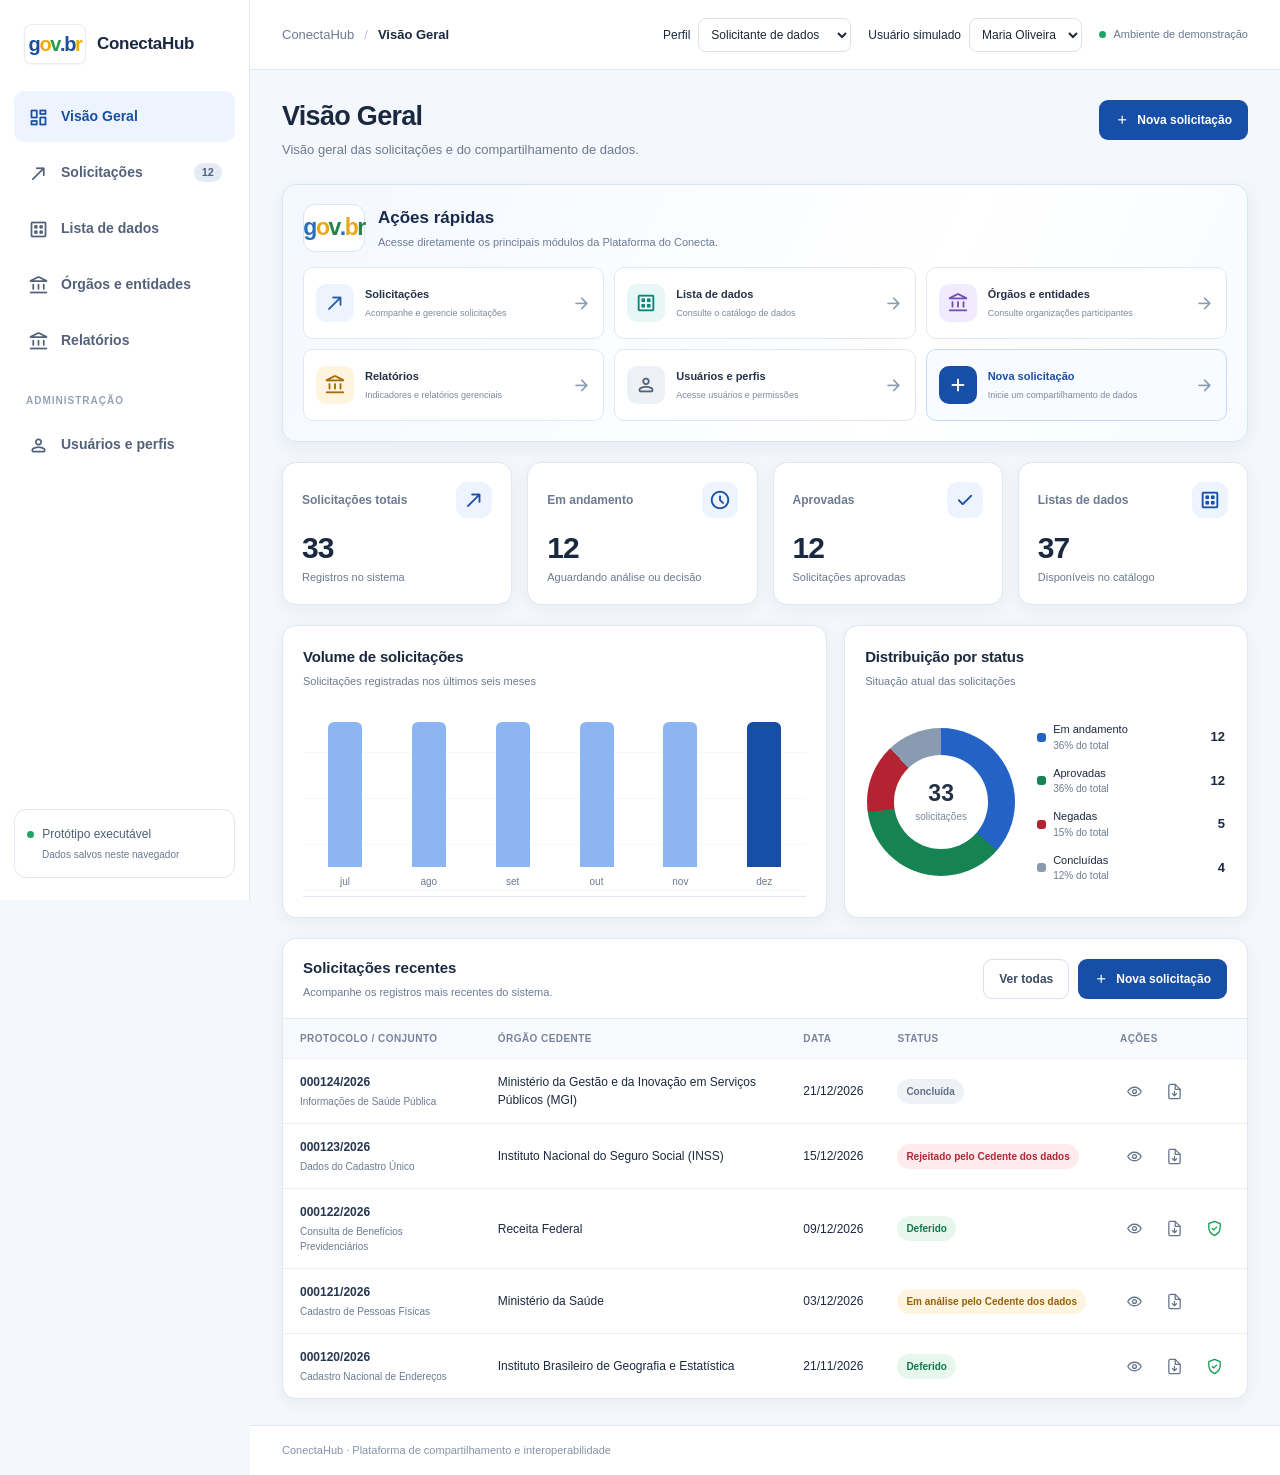
==== commit 9124b392: "Adicionar seletor de usuário simulado no cabeçalho" ====
--- a/index.html
+++ b/index.html
@@ -32,7 +32,7 @@
       <header class="topbar">
         <button class="icon-button mobile-menu" id="mobile-menu" aria-label="Abrir menu"><span class="material-symbols-rounded" aria-hidden="true">menu</span></button>
         <div class="breadcrumbs"><span>ConectaHub</span><span class="crumb-sep">/</span><strong id="page-name">Visão Geral</strong></div>
-        <div class="topbar-actions"><label class="profile-switcher"><span>Visualizar como</span><select id="profile-view" aria-label="Visualizar fluxo como perfil"><option value="solicitante">Solicitante de dados</option><option value="cedente">Cedente de dados</option><option value="gestor">Gestor da Plataforma</option></select></label><span class="environment"><span class="status-dot"></span> Ambiente de demonstração</span><button class="avatar" title="Usuário atual">MC</button></div>
+        <div class="topbar-actions"><label class="profile-switcher"><span>Perfil</span><select id="profile-view" aria-label="Perfil de demonstração"><option value="solicitante">Solicitante de dados</option><option value="cedente">Cedente de dados</option><option value="gestor">Gestor da Plataforma</option></select></label><label class="profile-switcher mock-user-switcher"><span>Usuário simulado</span><select id="user-view" aria-label="Selecionar usuário de demonstração"></select></label><span class="environment"><span class="status-dot"></span> Ambiente de demonstração</span></div>
       </header>
       <section class="page-content" id="page-content" tabindex="-1"></section>
       <footer class="footer"><span>ConectaHub · Plataforma de compartilhamento e interoperabilidade</span></footer>
--- a/assets/css/app.css
+++ b/assets/css/app.css
@@ -303,6 +303,30 @@
 .prototype-analysis-body>label,.prototype-analysis-body>.prototype-justification{grid-column:1/-1}
 .prototype-analysis-body>label{font-size:13px;font-weight:800}
 .prototype-justification{margin:0;padding:10px 12px;background:#f3f6fc;border:1px solid #d7e1ef;border-radius:9px;font-size:12px;font-style:italic}
+.cedent-analysis-history{margin-top:18px;padding-top:14px;border-top:1px solid #dce5f0}
+.cedent-analysis-history h3,.cedent-analysis-history h4{margin:0 0 10px;font-size:13px;color:#111d3b}
+.cedent-analysis-history-list{display:flex;flex-direction:column;gap:10px}
+.cedent-analysis-history-item{padding:12px;background:#f8faff;border:1px solid #dce5f0;border-radius:9px}
+.cedent-analysis-history-meta{display:flex;align-items:center;gap:10px;flex-wrap:wrap;margin-bottom:8px}
+.cedent-analysis-history-meta strong{font-size:12px;color:#111d3b}
+.cedent-analysis-history-meta span{font-size:11px;color:#425575}
+.cedent-analysis-history-item p,.cedent-analysis-history-files{margin:5px 0;font-size:12px;color:#263751;overflow-wrap:anywhere}
+.cedent-analysis-history-attachments{display:flex;flex-direction:column;gap:7px;margin-top:8px}
+.cedent-analysis-panel [hidden]{display:none!important}
+.cedent-analysis-history-delivery{margin:9px 0;padding:9px 11px;background:#eef5ff;border:1px solid #d7e5f7;border-radius:8px;font-size:12px;color:#263751}
+.cedent-analysis-history-delivery p{margin:5px 0 0}
+
+.cedent-analysis-history-attachment{display:flex;align-items:center;gap:9px;padding:8px 10px;background:#fff;border:1px solid #dce5f0;border-radius:7px;min-width:0}
+.cedent-analysis-history-attachment>.material-symbols-rounded{font-size:19px;color:#45658f;flex:0 0 auto}
+.cedent-analysis-history-attachment>div{display:flex;flex:1;flex-direction:column;gap:3px;min-width:0}
+.cedent-analysis-history-attachment>div strong{font-size:11px;overflow-wrap:anywhere;color:#172747}
+.cedent-analysis-history-attachment>div small{font-size:10px;color:#66758c}
+.cedent-analysis-history-attachment>.link-action{flex:0 0 auto}
+
+.cedent-analysis-history-item p strong,.cedent-analysis-history-files strong{color:#111d3b}
+.prototype-analysis-body .cedent-analysis-history{grid-column:1/-1}
+@media(max-width:700px){.cedent-analysis-history-meta{gap:6px}.prototype-analysis-body .cedent-analysis-history{grid-column:1/-1}}
+
 .prototype-history-grid{display:grid;grid-template-columns:1fr 1fr;gap:16px;padding:14px 16px}
 .prototype-history-grid>div+div{border-left:1px solid #dce5f0;padding-left:16px}
 .prototype-history-grid strong{font-size:13px;color:#101b3b}
@@ -547,3 +571,101 @@
 .nav-icon .material-symbols-rounded{font-size:21px}
 .prototype-section-icon .material-symbols-rounded,.quick-action-icon .material-symbols-rounded,.metric-icon .material-symbols-rounded{font-size:22px}
 .prototype-chevron .material-symbols-rounded{font-size:22px}
+
+
+/* Status da solicitação com maior hierarquia visual no cabeçalho */
+.prototype-request-title>.badge{margin-left:16px;padding:10px 16px;min-height:40px;display:inline-flex;align-items:center;justify-content:center;font-size:14px;font-weight:800;line-height:1.2;letter-spacing:.1px;border-radius:12px;white-space:nowrap;box-shadow:0 1px 3px rgba(16,35,74,.08)}
+@media(max-width:640px){.prototype-request-title{flex-wrap:wrap}.prototype-request-title>.badge{margin-left:56px;margin-top:2px}}
+
+
+/* Ícones Material Design na seleção do fluxo de solicitação */
+.request-flow-main-icon .material-symbols-rounded{font-size:34px;font-variation-settings:'FILL' 0,'wght' 500,'GRAD' 0,'opsz' 40}
+.request-flow-option-icon{position:relative}
+.request-flow-option-icon>.material-symbols-rounded{font-size:30px;font-variation-settings:'FILL' 0,'wght' 500,'GRAD' 0,'opsz' 32}
+.request-flow-option-icon .request-flow-search-icon{position:absolute;right:7px;bottom:5px;font-size:19px;font-weight:700;background:#eeeaff;border-radius:50%;padding:1px}
+.request-flow-info .material-symbols-rounded{font-size:18px;font-variation-settings:'FILL' 1,'wght' 500,'GRAD' 0,'opsz' 20}
+.request-flow-benefits>span .material-symbols-rounded{font-size:13px;font-variation-settings:'FILL' 1,'wght' 600,'GRAD' 0,'opsz' 16}
+
+
+/* Material Symbols Rounded nos agrupadores do formulário */
+.form-section summary .section-icon .material-symbols-rounded{font-size:21px;line-height:1;font-variation-settings:'FILL' 0,'wght' 500,'GRAD' 0,'opsz' 24;color:#1764d8}
+.form-section summary .section-chevron{display:inline-flex;align-items:center;justify-content:center}
+.form-section summary .section-chevron .material-symbols-rounded{font-size:22px;transition:transform .18s ease}
+.form-section[open] summary .section-chevron .material-symbols-rounded{transform:rotate(180deg)}
+
+
+/* Cards de dados e comentários com recolhimento nativo */
+.prototype-data-card:not([open]){padding-bottom:0}
+.prototype-comments{padding:0}
+.prototype-comments>.prototype-card-summary{border-bottom:1px solid #e0e7f1}
+.prototype-comments .prototype-comments-body{padding:13px 16px}
+
+
+
+
+/* Layout final da modal de visualização — referência 13/11/2026 */
+#modal-root{position:fixed!important;inset:0!important;width:100vw!important;height:100dvh!important;z-index:10000!important;pointer-events:none!important;isolation:isolate!important}
+#modal-root:empty{display:none!important}
+#modal-root>.modal-backdrop{position:fixed!important;inset:0!important;width:100vw!important;height:100dvh!important;z-index:10000!important;display:flex!important;align-items:center!important;justify-content:center!important;padding:8px!important;overflow:hidden!important;pointer-events:auto!important;background:rgba(15,28,48,.50)!important;backdrop-filter:blur(3px)!important}
+#modal-root>.modal-backdrop>.request-detail-modal{box-sizing:border-box!important;position:relative!important;display:flex!important;flex-direction:column!important;width:min(1520px,calc(100vw - 16px))!important;height:calc(100dvh - 16px)!important;max-height:calc(100dvh - 16px)!important;min-height:0!important;margin:0!important;padding:0!important;overflow:hidden!important;border-radius:18px!important;background:#f8faff!important;box-shadow:0 24px 90px #0b1d3838!important}
+#modal-root>.modal-backdrop>.request-detail-modal>.modal-head{display:none!important}
+#modal-root>.modal-backdrop>.request-detail-modal>.modal-body{box-sizing:border-box!important;display:block!important;position:relative!important;flex:1 1 0!important;width:100%!important;height:0!important;min-height:0!important;max-height:none!important;overflow-x:hidden!important;overflow-y:auto!important;padding:12px 18px 18px!important;margin:0!important;overscroll-behavior:contain!important;-webkit-overflow-scrolling:touch!important}
+#modal-root>.modal-backdrop>.request-detail-modal>.modal-body>.request-detail-scroll{display:block!important;width:100%!important;height:auto!important;min-height:0!important;max-height:none!important;overflow:visible!important;margin:0!important;padding:0 0 12px!important}
+#modal-root>.modal-backdrop>.request-detail-modal>.modal-footer{box-sizing:border-box!important;position:relative!important;display:flex!important;flex:0 0 auto!important;inset:auto!important;width:100%!important;height:auto!important;min-height:70px!important;max-height:none!important;overflow:visible!important;align-items:center!important;justify-content:space-between!important;gap:14px!important;flex-wrap:nowrap!important;margin:0!important;padding:10px 22px!important;background:#fff!important;border:0!important;border-top:1px solid #dbe4f0!important;box-shadow:0 -4px 12px rgba(16,35,74,.06)!important;z-index:2!important}
+#modal-root>.modal-backdrop>.request-detail-modal>.modal-footer>.request-footer-stamp{display:block!important;flex:1 1 auto!important;min-width:180px!important;margin-right:auto!important;color:#52647a!important;font-size:12px!important;white-space:nowrap!important}
+#modal-root>.modal-backdrop>.request-detail-modal>.modal-footer>.request-footer-actions{display:flex!important;flex:0 1 auto!important;align-items:center!important;justify-content:flex-end!important;gap:10px!important;flex-wrap:nowrap!important;min-width:0!important}
+#modal-root>.modal-backdrop>.request-detail-modal>.modal-footer .prototype-action{box-sizing:border-box!important;display:inline-flex!important;visibility:visible!important;opacity:1!important;flex:0 0 auto!important;align-items:center!important;justify-content:center!important;gap:7px!important;min-height:44px!important;height:auto!important;padding:10px 16px!important;border:1px solid #d5e0ef!important;border-radius:9px!important;background:#fff!important;color:#182b4a!important;font-size:13px!important;font-weight:700!important;line-height:1.2!important;white-space:nowrap!important;cursor:pointer!important}
+#modal-root>.modal-backdrop>.request-detail-modal>.modal-footer .prototype-action.primary{background:#0757e8!important;border-color:#0757e8!important;color:#fff!important}
+#modal-root>.modal-backdrop>.request-detail-modal>.modal-footer .prototype-action.danger{background:#fff!important;border-color:#f1caca!important;color:#bd3030!important}
+#modal-root>.modal-backdrop>.request-detail-modal>.modal-footer .prototype-action .material-symbols-rounded{font-size:18px!important;line-height:1!important}
+@media(max-width:1050px){
+ #modal-root>.modal-backdrop>.request-detail-modal>.modal-footer{align-items:flex-start!important;flex-direction:column!important;gap:8px!important}
+ #modal-root>.modal-backdrop>.request-detail-modal>.modal-footer>.request-footer-stamp{min-width:0!important}
+ #modal-root>.modal-backdrop>.request-detail-modal>.modal-footer>.request-footer-actions{width:100%!important;justify-content:flex-end!important;flex-wrap:wrap!important}
+}
+@media(max-width:700px){
+ #modal-root>.modal-backdrop{padding:0!important}
+ #modal-root>.modal-backdrop>.request-detail-modal{width:100vw!important;height:100dvh!important;max-height:100dvh!important;border-radius:0!important}
+ #modal-root>.modal-backdrop>.request-detail-modal>.modal-body{padding:8px 10px 12px!important}
+ #modal-root>.modal-backdrop>.request-detail-modal>.modal-footer>.request-footer-actions{justify-content:stretch!important}
+ #modal-root>.modal-backdrop>.request-detail-modal>.modal-footer .prototype-action{flex:1 1 calc(50% - 8px)!important}
+}
+
+
+/* Barra superior de ações da modal de visualização */
+#modal-root>.modal-backdrop>.request-detail-modal>.request-detail-toolbar{box-sizing:border-box!important;display:flex!important;flex:0 0 auto!important;position:relative!important;inset:auto!important;width:100%!important;min-height:70px!important;height:auto!important;max-height:none!important;align-items:center!important;justify-content:space-between!important;gap:14px!important;flex-wrap:nowrap!important;margin:0!important;padding:10px 22px!important;background:#fff!important;border:0!important;border-bottom:1px solid #dbe4f0!important;box-shadow:0 4px 12px rgba(16,35,74,.05)!important;z-index:2!important}
+#modal-root>.modal-backdrop>.request-detail-modal>.request-detail-toolbar .request-footer-stamp{display:block!important;flex:1 1 auto!important;min-width:180px!important;margin-right:auto!important;color:#52647a!important;font-size:12px!important;white-space:nowrap!important}
+#modal-root>.modal-backdrop>.request-detail-modal>.request-detail-toolbar .request-footer-actions{display:flex!important;flex:0 1 auto!important;align-items:center!important;justify-content:flex-end!important;gap:10px!important;flex-wrap:nowrap!important;min-width:0!important}
+#modal-root>.modal-backdrop>.request-detail-modal>.request-detail-toolbar .prototype-action{box-sizing:border-box!important;display:inline-flex!important;visibility:visible!important;opacity:1!important;flex:0 0 auto!important;align-items:center!important;justify-content:center!important;gap:7px!important;min-height:44px!important;padding:10px 16px!important;border:1px solid #d5e0ef!important;border-radius:9px!important;background:#fff!important;color:#182b4a!important;font-size:13px!important;font-weight:700!important;line-height:1.2!important;white-space:nowrap!important;cursor:pointer!important}
+#modal-root>.modal-backdrop>.request-detail-modal>.request-detail-toolbar .prototype-action.primary{background:#0757e8!important;border-color:#0757e8!important;color:#fff!important}
+#modal-root>.modal-backdrop>.request-detail-modal>.request-detail-toolbar .prototype-action.danger{background:#fff!important;border-color:#f1caca!important;color:#bd3030!important}
+#modal-root>.modal-backdrop>.request-detail-modal>.request-detail-toolbar .prototype-action .material-symbols-rounded{font-size:18px!important;line-height:1!important}
+#modal-root>.modal-backdrop>.request-detail-modal>.modal-footer{display:none!important}
+@media(max-width:1050px){#modal-root>.modal-backdrop>.request-detail-modal>.request-detail-toolbar{align-items:flex-start!important;flex-direction:column!important;gap:8px!important}#modal-root>.modal-backdrop>.request-detail-modal>.request-detail-toolbar .request-footer-stamp{min-width:0!important}#modal-root>.modal-backdrop>.request-detail-modal>.request-detail-toolbar .request-footer-actions{width:100%!important;justify-content:flex-end!important;flex-wrap:wrap!important}}
+@media(max-width:700px){#modal-root>.modal-backdrop>.request-detail-modal>.request-detail-toolbar{padding:10px!important}#modal-root>.modal-backdrop>.request-detail-modal>.request-detail-toolbar .request-footer-actions{justify-content:stretch!important}#modal-root>.modal-backdrop>.request-detail-modal>.request-detail-toolbar .prototype-action{flex:1 1 calc(50% - 8px)!important}}
+
+
+/* Ações da modal de visualização posicionadas no rodapé interno */
+#modal-root>.modal-backdrop>.request-detail-modal>.modal-head{display:none!important}
+#modal-root>.modal-backdrop>.request-detail-modal>.modal-footer.request-detail-toolbar{box-sizing:border-box!important;display:flex!important;flex:0 0 auto!important;position:relative!important;inset:auto!important;width:100%!important;min-height:70px!important;height:auto!important;max-height:none!important;align-items:center!important;justify-content:space-between!important;gap:14px!important;flex-wrap:nowrap!important;margin:0!important;padding:10px 22px!important;background:#fff!important;border:0!important;border-top:1px solid #dbe4f0!important;box-shadow:0 -4px 12px rgba(16,35,74,.05)!important;z-index:2!important}
+#modal-root>.modal-backdrop>.request-detail-modal>.modal-footer.request-detail-toolbar .request-footer-stamp{display:block!important;flex:1 1 auto!important;min-width:180px!important;margin-right:auto!important;color:#52647a!important;font-size:12px!important;white-space:nowrap!important}
+#modal-root>.modal-backdrop>.request-detail-modal>.modal-footer.request-detail-toolbar .request-footer-actions{display:flex!important;flex:0 1 auto!important;align-items:center!important;justify-content:flex-end!important;gap:10px!important;flex-wrap:nowrap!important;min-width:0!important}
+#modal-root>.modal-backdrop>.request-detail-modal>.modal-footer.request-detail-toolbar .prototype-action{box-sizing:border-box!important;display:inline-flex!important;visibility:visible!important;opacity:1!important;flex:0 0 auto!important;align-items:center!important;justify-content:center!important;gap:7px!important;min-height:44px!important;padding:10px 16px!important;border:1px solid #d5e0ef!important;border-radius:9px!important;background:#fff!important;color:#182b4a!important;font-size:13px!important;font-weight:700!important;line-height:1.2!important;white-space:nowrap!important;cursor:pointer!important}
+#modal-root>.modal-backdrop>.request-detail-modal>.modal-footer.request-detail-toolbar .prototype-action.primary{background:#0757e8!important;border-color:#0757e8!important;color:#fff!important}
+#modal-root>.modal-backdrop>.request-detail-modal>.modal-footer.request-detail-toolbar .prototype-action.danger{background:#fff!important;border-color:#f1caca!important;color:#bd3030!important}
+#modal-root>.modal-backdrop>.request-detail-modal>.modal-footer.request-detail-toolbar .prototype-action .material-symbols-rounded{font-size:18px!important;line-height:1!important}
+@media(max-width:1050px){#modal-root>.modal-backdrop>.request-detail-modal>.modal-footer.request-detail-toolbar{align-items:flex-start!important;flex-direction:column!important;gap:8px!important}#modal-root>.modal-backdrop>.request-detail-modal>.modal-footer.request-detail-toolbar .request-footer-stamp{min-width:0!important}#modal-root>.modal-backdrop>.request-detail-modal>.modal-footer.request-detail-toolbar .request-footer-actions{width:100%!important;justify-content:flex-end!important;flex-wrap:wrap!important}}
+@media(max-width:700px){#modal-root>.modal-backdrop>.request-detail-modal>.modal-footer.request-detail-toolbar{padding:10px!important}#modal-root>.modal-backdrop>.request-detail-modal>.modal-footer.request-detail-toolbar .request-footer-actions{justify-content:stretch!important}#modal-root>.modal-backdrop>.request-detail-modal>.modal-footer.request-detail-toolbar .prototype-action{flex:1 1 calc(50% - 8px)!important}}
+
+
+/* Ações da modal de visualização no topo (posição restaurada) */
+#modal-root>.modal-backdrop>.request-detail-modal>.modal-head.request-detail-toolbar{box-sizing:border-box!important;display:flex!important;flex:0 0 auto!important;position:relative!important;inset:auto!important;width:100%!important;min-height:70px!important;height:auto!important;max-height:none!important;align-items:center!important;justify-content:space-between!important;gap:14px!important;flex-wrap:nowrap!important;margin:0!important;padding:10px 22px!important;background:#fff!important;border:0!important;border-bottom:1px solid #dbe4f0!important;box-shadow:0 4px 12px rgba(16,35,74,.05)!important;z-index:2!important}
+#modal-root>.modal-backdrop>.request-detail-modal>.modal-head.request-detail-toolbar .request-footer-stamp{display:block!important;flex:1 1 auto!important;min-width:180px!important;margin-right:auto!important;color:#52647a!important;font-size:12px!important;white-space:nowrap!important}
+#modal-root>.modal-backdrop>.request-detail-modal>.modal-head.request-detail-toolbar .request-footer-actions{display:flex!important;flex:0 1 auto!important;align-items:center!important;justify-content:flex-end!important;gap:10px!important;flex-wrap:nowrap!important;min-width:0!important}
+#modal-root>.modal-backdrop>.request-detail-modal>.modal-head.request-detail-toolbar .prototype-action{box-sizing:border-box!important;display:inline-flex!important;visibility:visible!important;opacity:1!important;flex:0 0 auto!important;align-items:center!important;justify-content:center!important;gap:7px!important;min-height:44px!important;padding:10px 16px!important;border:1px solid #d5e0ef!important;border-radius:9px!important;background:#fff!important;color:#182b4a!important;font-size:13px!important;font-weight:700!important;line-height:1.2!important;white-space:nowrap!important;cursor:pointer!important}
+#modal-root>.modal-backdrop>.request-detail-modal>.modal-head.request-detail-toolbar .prototype-action.primary{background:#0757e8!important;border-color:#0757e8!important;color:#fff!important}
+#modal-root>.modal-backdrop>.request-detail-modal>.modal-head.request-detail-toolbar .prototype-action.danger{background:#fff!important;border-color:#f1caca!important;color:#bd3030!important}
+#modal-root>.modal-backdrop>.request-detail-modal>.modal-head.request-detail-toolbar .prototype-action .material-symbols-rounded{font-size:18px!important;line-height:1!important}
+#modal-root>.modal-backdrop>.request-detail-modal>.modal-footer.request-detail-toolbar{display:none!important}
+@media(max-width:1050px){#modal-root>.modal-backdrop>.request-detail-modal>.modal-head.request-detail-toolbar{align-items:flex-start!important;flex-direction:column!important;gap:8px!important}#modal-root>.modal-backdrop>.request-detail-modal>.modal-head.request-detail-toolbar .request-footer-stamp{min-width:0!important}#modal-root>.modal-backdrop>.request-detail-modal>.modal-head.request-detail-toolbar .request-footer-actions{width:100%!important;justify-content:flex-end!important;flex-wrap:wrap!important}}
+@media(max-width:700px){#modal-root>.modal-backdrop>.request-detail-modal>.modal-head.request-detail-toolbar{padding:10px!important}#modal-root>.modal-backdrop>.request-detail-modal>.modal-head.request-detail-toolbar .request-footer-actions{justify-content:stretch!important}#modal-root>.modal-backdrop>.request-detail-modal>.modal-head.request-detail-toolbar .prototype-action{flex:1 1 calc(50% - 8px)!important}}
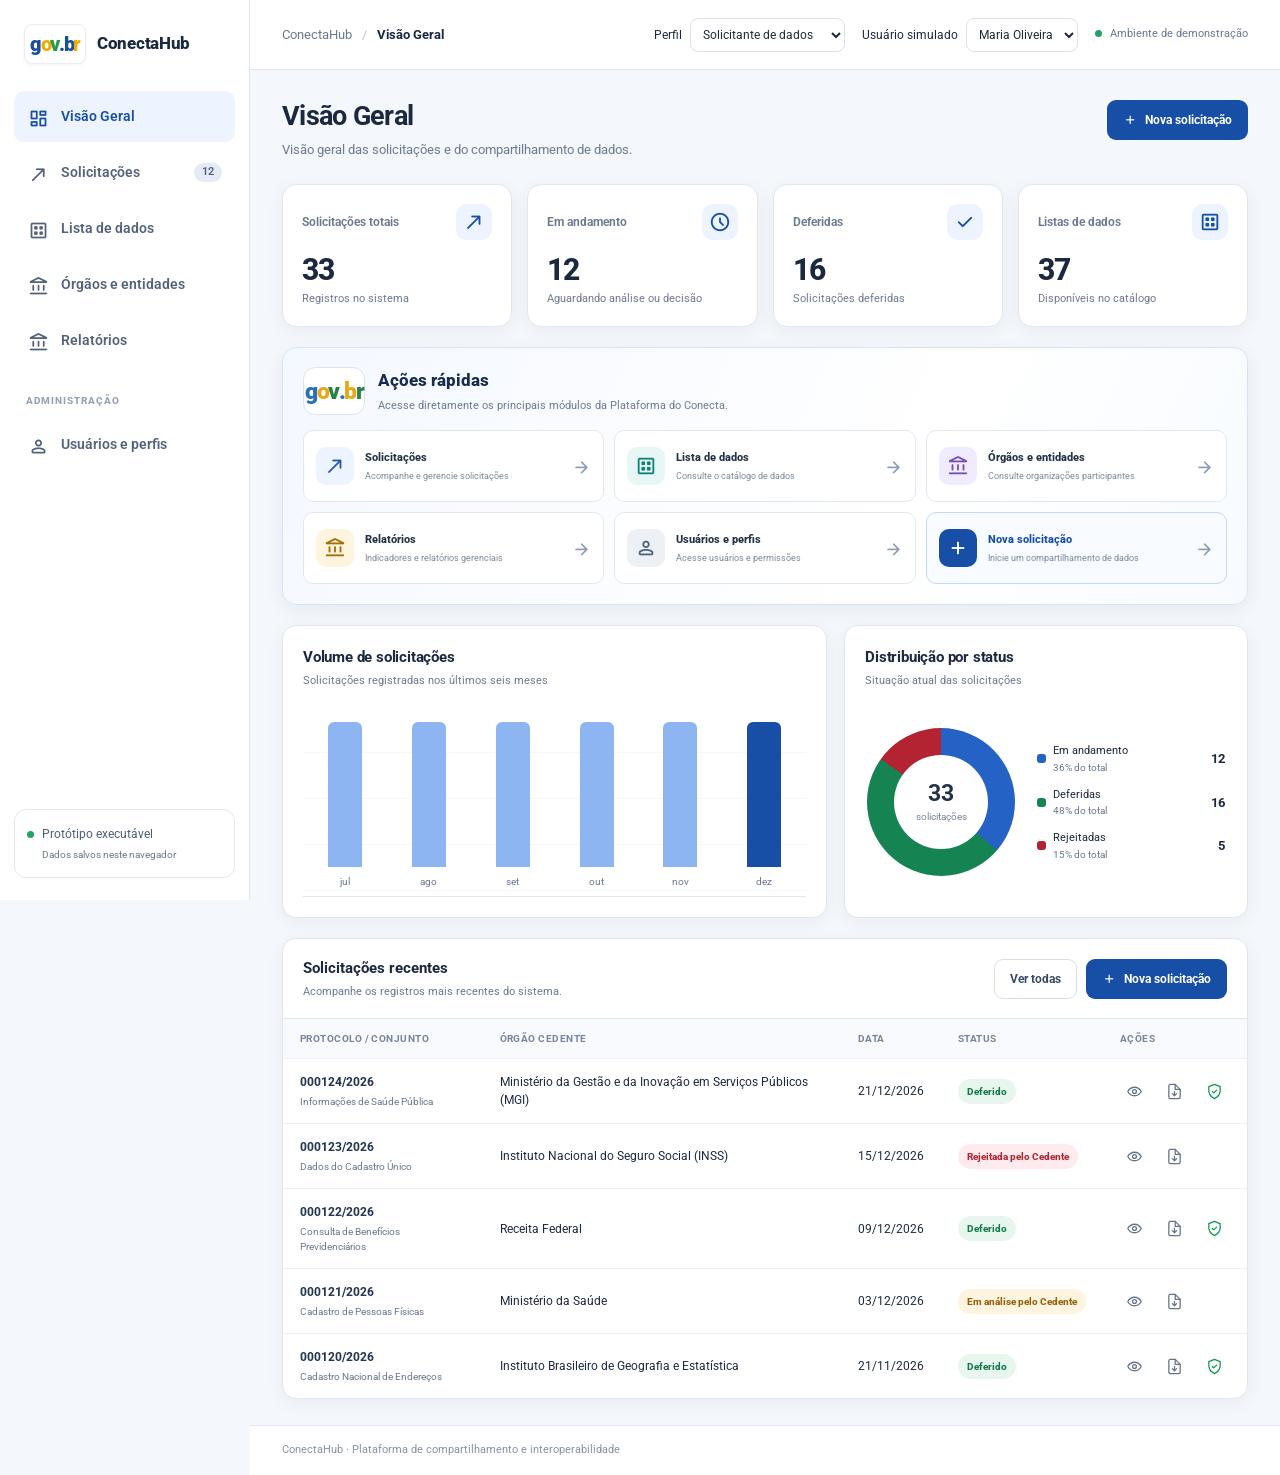
==== commit 1f521e31: "Carrega a família tipográfica Roboto do Material Design 3" ====
--- a/index.html
+++ b/index.html
@@ -7,6 +7,7 @@
   <title>ConectaHub | Compartilhamento de Dados</title>
   <link rel="preconnect" href="https://fonts.googleapis.com">
   <link rel="preconnect" href="https://fonts.gstatic.com" crossorigin>
+  <link href="https://fonts.googleapis.com/css2?family=Roboto:wght@400;500;600;700;800&display=swap" rel="stylesheet">
   <link href="https://fonts.googleapis.com/css2?family=Material+Symbols+Rounded:opsz,wght,FILL,GRAD@20..48,400,0,0" rel="stylesheet">
   <link rel="stylesheet" href="assets/css/app.css">
   <script defer src="assets/js/data.js"></script>
--- a/assets/css/app.css
+++ b/assets/css/app.css
@@ -1,4 +1,4 @@
-:root{font-family:Inter,"Segoe UI",Roboto,Arial,sans-serif;color:#1b2940;background:#f4f7fb;font-size:14px;line-height:1.5;--blue:#174ea6;--blue2:#2463c5;--ink:#1b2940;--muted:#6c7a91;--line:#e0e7f0;--panel:#fff;--bg:#f4f7fb;--soft:#edf4ff;--green:#168452;--red:#b42332;--shadow:0 4px 18px rgba(28,52,89,.055);--radius:14px}*{box-sizing:border-box}body{margin:0;min-width:320px;background:var(--bg)}button,input,select,textarea{font:inherit}button{cursor:pointer}button:focus-visible,input:focus-visible,select:focus-visible,textarea:focus-visible{outline:3px solid #93b8fa;outline-offset:2px}.app-shell{min-height:100vh;display:grid;grid-template-columns:250px minmax(0,1fr)}.sidebar{position:sticky;top:0;height:100vh;display:flex;flex-direction:column;background:#fff;border-right:1px solid var(--line);padding:22px 14px}.brand{display:flex;gap:11px;align-items:center;padding:2px 10px 27px;text-decoration:none;color:var(--ink);font-weight:800;font-size:17px;letter-spacing:-.3px}.brand small{display:block;font-size:10px;letter-spacing:.1px;color:var(--muted);font-weight:500}.brand-mark{width:40px;height:40px;display:grid;place-items:center;border-radius:13px;background:linear-gradient(145deg,#2463c5,#143d82);color:white;font-size:22px}.nav{display:flex;flex-direction:column;gap:5px}.nav-item{display:flex;align-items:center;gap:12px;width:100%;padding:12px 13px;border:0;border-radius:10px;background:transparent;color:#53627a;text-align:left;font-weight:600}.nav-item:hover{background:#f5f8fd}.nav-item.active{background:var(--soft);color:var(--blue)}.nav-icon{width:22px;text-align:center;font-size:18px}.nav-count{margin-left:auto;border-radius:20px;background:#e5ebf4;padding:1px 8px;font-size:11px}.nav-caption{padding:22px 12px 6px;font-size:10px;font-weight:800;color:#96a2b5;letter-spacing:1px}.sidebar-bottom{margin-top:auto;padding:15px 12px;border:1px solid var(--line);border-radius:12px;color:#4c5e78;font-size:12px}.sidebar-bottom small{display:block;padding:4px 0 0 15px;color:var(--muted);font-size:10px}.status-dot{display:inline-block;width:7px;height:7px;border-radius:50%;background:#21a366;margin-right:5px}.main-area{min-width:0;display:flex;flex-direction:column;min-height:100vh}.topbar{height:70px;display:flex;align-items:center;justify-content:space-between;gap:15px;padding:0 32px;background:#fff;border-bottom:1px solid var(--line)}.breadcrumbs{display:flex;align-items:center;gap:10px;color:var(--muted);font-size:13px}.breadcrumbs strong{color:var(--ink)}.crumb-sep{color:#b7c1d0}.topbar-actions{display:flex;align-items:center;gap:17px}.environment{color:#6a7890;font-size:11px}.avatar{width:37px;height:37px;border:0;border-radius:50%;background:#e5efff;color:var(--blue);font-weight:800}.mobile-menu{display:none}.page-content{width:100%;max-width:1600px;margin:0 auto;padding:30px 32px 26px;flex:1;min-width:0}.footer{display:flex;justify-content:space-between;gap:12px;padding:16px 32px;border-top:1px solid var(--line);background:#fff;color:#8793a6;font-size:11px}.text-button{border:0;background:none;color:var(--blue);font-weight:700;font-size:11px}.page-head{display:flex;align-items:flex-start;justify-content:space-between;gap:18px;margin-bottom:24px}.page-head h1{margin:0;font-size:27px;line-height:1.2;letter-spacing:-.7px}.page-head p{margin:8px 0 0;color:var(--muted);font-size:13px}.head-actions{display:flex;gap:9px;flex-wrap:wrap}.btn{display:inline-flex;align-items:center;justify-content:center;gap:8px;min-height:40px;padding:9px 15px;border:1px solid transparent;border-radius:9px;font-weight:700;font-size:12px;transition:background .15s,border-color .15s}.btn-primary{background:var(--blue);color:white}.btn-primary:hover{background:#103d83}.btn-secondary{background:#fff;border-color:#d6dfeb;color:#394b65}.btn-secondary:hover{background:#f8faff}.btn-danger{background:#b42332;color:#fff}.btn-small{min-height:31px;padding:6px 10px;font-size:11px}.metric-grid{display:grid;grid-template-columns:repeat(4,minmax(0,1fr));gap:15px;margin-bottom:20px}.metric-card,.panel,.table-panel,.empty-state{background:var(--panel);border:1px solid var(--line);border-radius:var(--radius);box-shadow:var(--shadow)}.metric-card{padding:19px}.metric-top{display:flex;justify-content:space-between;align-items:center;color:var(--muted);font-size:12px;font-weight:650}.metric-icon{width:36px;height:36px;border-radius:11px;display:grid;place-items:center;background:var(--soft);color:var(--blue);font-size:18px}.metric-value{font-size:30px;line-height:1.3;letter-spacing:-1px;font-weight:800;margin:10px 0 2px}.metric-note{font-size:11px;color:var(--muted)}.content-grid{display:grid;grid-template-columns:minmax(0,1.35fr) minmax(300px,1fr);gap:17px;margin-bottom:20px}.panel{padding:20px;min-width:0}.panel-head{display:flex;justify-content:space-between;align-items:center;gap:10px;margin-bottom:18px}.panel-head h2,.panel h2{font-size:15px;margin:0;letter-spacing:-.2px}.panel-subtitle{font-size:11px;color:var(--muted);margin-top:4px}.bar-chart{height:190px;display:flex;align-items:flex-end;gap:12px;padding:15px 6px 0;border-bottom:1px solid var(--line);background:repeating-linear-gradient(to bottom,transparent 0,transparent 45px,#edf1f6 46px)}.bar-col{flex:1;height:100%;display:flex;flex-direction:column;justify-content:flex-end;align-items:center;gap:7px;min-width:0}.bar{width:min(34px,75%);min-height:4px;background:#8db5f2;border-radius:6px 6px 0 0}.bar.primary{background:var(--blue)}.bar-label{font-size:10px;color:var(--muted);padding-bottom:7px}.legend-list{display:grid;gap:15px}.legend-row{display:grid;grid-template-columns:10px 1fr auto;align-items:center;gap:9px;font-size:12px}.legend-dot{width:9px;height:9px;border-radius:3px;background:var(--blue)}.legend-row small{display:block;color:var(--muted);font-size:10px}.legend-row strong{font-size:13px}.table-panel{overflow:hidden;margin-top:20px}.table-head{display:flex;align-items:center;justify-content:space-between;gap:14px;padding:18px 20px;border-bottom:1px solid var(--line)}.table-head h2{font-size:15px;margin:0}.table-head p{font-size:11px;color:var(--muted);margin:4px 0 0}.table-actions{display:flex;align-items:center;gap:9px;flex-wrap:wrap}.search-input{min-height:38px;width:min(260px,100%);padding:8px 12px;border:1px solid #d8e1ed;border-radius:9px;background:white;font-size:12px}.table-wrap{width:100%;overflow:auto}table{width:100%;border-collapse:collapse;min-width:680px}th{padding:12px 17px;background:#f8fafd;color:#77849a;font-size:10px;letter-spacing:.45px;text-align:left;white-space:nowrap}td{padding:14px 17px;border-top:1px solid #edf1f6;font-size:12px;vertical-align:middle}tbody tr:hover{background:#fbfdff}.primary-cell{font-weight:750;color:#263751}.secondary-cell{display:block;font-size:10px;color:var(--muted);margin-top:3px;font-weight:400}.badge{display:inline-flex;align-items:center;border-radius:20px;padding:5px 9px;font-size:10px;font-weight:750;white-space:nowrap}.badge.green{background:#e7f7ee;color:#13794b}.badge.blue{background:#eaf2ff;color:#1a58b5}.badge.amber{background:#fff4df;color:#95600c}.badge.red{background:#ffebed;color:#ae2735}.badge.gray{background:#eef1f5;color:#647188}.row-actions{display:flex;gap:6px;flex-wrap:wrap}.link-action{border:0;background:none;padding:3px;color:var(--blue);font-size:11px;font-weight:750}.empty-state{padding:55px 20px;text-align:center}.empty-icon{font-size:32px;color:#90a7c9}.empty-state h2{font-size:17px;margin:12px 0 6px}.empty-state p{font-size:12px;color:var(--muted);margin:0 0 18px}.toolbar{display:flex;gap:10px;align-items:center;flex-wrap:wrap;margin-bottom:15px}.toolbar .search-input{flex:1;min-width:180px}.section-title{margin:24px 0 12px;font-size:14px}.modal-backdrop{position:fixed;inset:0;z-index:100;display:grid;place-items:center;padding:20px;background:rgba(15,28,48,.5);backdrop-filter:blur(3px)}.modal{width:min(800px,100%);max-height:min(92vh,1000px);display:flex;flex-direction:column;background:white;border-radius:16px;box-shadow:0 24px 90px #0b1d3838;overflow:hidden}.modal.modal-wide{width:min(980px,100%)}.modal-head{display:flex;justify-content:space-between;align-items:center;gap:15px;padding:18px 22px;border-bottom:1px solid var(--line)}.modal-head h2{margin:0;font-size:17px}.modal-close{width:34px;height:34px;border:0;border-radius:8px;background:#f2f5f9;color:#4e6078;font-size:20px}.modal-body{overflow:auto;padding:22px;min-height:0}.modal-footer{display:flex;justify-content:space-between;align-items:center;gap:12px;padding:14px 22px;border-top:1px solid var(--line);background:#fbfcfe}.modal-footer>div{display:flex;gap:8px;flex-wrap:wrap}.form-grid{display:grid;grid-template-columns:repeat(2,minmax(0,1fr));gap:16px}.field{display:flex;flex-direction:column;gap:6px;min-width:0;margin-bottom:15px}.field label{font-size:11px;font-weight:750;color:#394b65}.field label .required{color:var(--red)}.field input,.field select,.field textarea{width:100%;min-width:0;min-height:41px;padding:9px 11px;border:1px solid #d1dbe8;border-radius:8px;background:#fff;color:var(--ink);font-size:12px}.field textarea{min-height:86px;resize:vertical}.field input:disabled{background:#f0f3f7;color:#97a2b2}.field-help{font-size:10px;color:var(--muted)}.form-section{margin-bottom:16px;border:1px solid var(--line);border-radius:11px;overflow:hidden}.form-section summary{list-style:none;display:flex;justify-content:space-between;align-items:center;gap:12px;padding:13px 15px;background:#f8fafd;cursor:pointer;font-weight:800;font-size:12px}.form-section summary::-webkit-details-marker{display:none}.form-section-body{padding:16px 15px 2px}.check-option{display:flex;align-items:flex-start;gap:9px;padding:10px 11px;border:1px solid var(--line);border-radius:8px;margin-bottom:8px;font-size:12px}.check-option input{margin-top:3px}.check-option span{flex:1}.user-summary{padding:10px 12px;background:#f6f9fd;border:1px solid var(--line);border-radius:8px;font-size:11px;color:#52627a}.user-summary strong{display:block;color:var(--ink);font-size:12px}.notice{padding:12px 14px;border-radius:9px;background:#edf4ff;color:#315584;font-size:11px;margin-bottom:15px}.notice.success{background:#e7f7ee;color:#146f45}.inline-error{font-size:11px;color:var(--red);margin-top:4px}.request-summary{display:grid;grid-template-columns:repeat(2,minmax(0,1fr));gap:10px;margin-bottom:16px}.summary-box{padding:12px;border-radius:9px;background:#f7f9fc}.summary-box small{display:block;color:var(--muted);font-size:10px}.summary-box strong{display:block;margin-top:4px;font-size:12px;overflow-wrap:anywhere}.toast{position:fixed;right:22px;bottom:22px;z-index:200;max-width:min(400px,calc(100vw - 32px));padding:13px 17px;border-radius:10px;background:#1b2a40;color:white;font-size:12px;box-shadow:0 10px 30px #14233d33}.toast.success{background:#16794a}.toast.error{background:#b42332}.profile-pills{display:flex;flex-wrap:wrap;gap:5px}.profile-pill{font-size:10px;background:#edf4ff;color:#2259a8;border-radius:20px;padding:4px 8px}.empty-inline{padding:25px;text-align:center;color:var(--muted);font-size:12px}.muted{color:var(--muted)}.nowrap{white-space:nowrap}.number{font-variant-numeric:tabular-nums}
+:root{font-family:Inter,"Segoe UI",Roboto,Arial,sans-serif;color:#1b2940;background:#f4f7fb;font-size:14px;line-height:1.5;--blue:#174ea6;--blue2:#2463c5;--ink:#1b2940;--muted:#6c7a91;--line:#e0e7f0;--panel:#fff;--bg:#f4f7fb;--soft:#edf4ff;--green:#168452;--red:#b42332;--shadow:0 4px 18px rgba(28,52,89,.055);--radius:14px}*{box-sizing:border-box}body{margin:0;min-width:320px;background:var(--bg)}button,input,select,textarea{font:inherit}button{cursor:pointer}button:focus-visible,input:focus-visible,select:focus-visible,textarea:focus-visible{outline:3px solid #93b8fa;outline-offset:2px}.app-shell{min-height:100vh;display:grid;grid-template-columns:250px minmax(0,1fr)}.sidebar{position:sticky;top:0;height:100vh;display:flex;flex-direction:column;background:#fff;border-right:1px solid var(--line);padding:22px 14px}.brand{display:flex;gap:11px;align-items:center;padding:2px 10px 27px;text-decoration:none;color:var(--ink);font-weight:800;font-size:17px;letter-spacing:-.3px}.brand small{display:block;font-size:10px;letter-spacing:.1px;color:var(--muted);font-weight:500}.brand-mark{width:40px;height:40px;display:grid;place-items:center;border-radius:13px;background:linear-gradient(145deg,#2463c5,#143d82);color:white;font-size:22px}.nav{display:flex;flex-direction:column;gap:5px}.nav-item{display:flex;align-items:center;gap:12px;width:100%;padding:12px 13px;border:0;border-radius:10px;background:transparent;color:#53627a;text-align:left;font-weight:600}.nav-item:hover{background:#f5f8fd}.nav-item.active{background:var(--soft);color:var(--blue)}.nav-icon{width:22px;text-align:center;font-size:18px}.nav-count{margin-left:auto;border-radius:20px;background:#e5ebf4;padding:1px 8px;font-size:11px}.nav-caption{padding:22px 12px 6px;font-size:10px;font-weight:800;color:#96a2b5;letter-spacing:1px}.sidebar-bottom{margin-top:auto;padding:15px 12px;border:1px solid var(--line);border-radius:12px;color:#4c5e78;font-size:12px}.sidebar-bottom small{display:block;padding:4px 0 0 15px;color:var(--muted);font-size:10px}.status-dot{display:inline-block;width:7px;height:7px;border-radius:50%;background:#21a366;margin-right:5px}.main-area{min-width:0;display:flex;flex-direction:column;min-height:100vh}.topbar{height:70px;display:flex;align-items:center;justify-content:space-between;gap:15px;padding:0 32px;background:#fff;border-bottom:1px solid var(--line)}.breadcrumbs{display:flex;align-items:center;gap:10px;color:var(--muted);font-size:13px}.breadcrumbs strong{color:var(--ink)}.crumb-sep{color:#b7c1d0}.topbar-actions{display:flex;align-items:center;gap:17px}.environment{color:#6a7890;font-size:11px}.avatar{width:37px;height:37px;border:0;border-radius:50%;background:#e5efff;color:var(--blue);font-weight:800}.mobile-menu{display:none}.page-content{width:100%;max-width:1600px;margin:0 auto;padding:30px 32px 26px;flex:1;min-width:0}.footer{display:flex;justify-content:space-between;gap:12px;padding:16px 32px;border-top:1px solid var(--line);background:#fff;color:#8793a6;font-size:11px}.text-button{border:0;background:none;color:var(--blue);font-weight:700;font-size:11px}.page-head{display:flex;align-items:flex-start;justify-content:space-between;gap:18px;margin-bottom:24px}.page-head h1{margin:0;font-size:27px;line-height:1.2;letter-spacing:-.7px}.page-head p{margin:8px 0 0;color:var(--muted);font-size:13px}.head-actions{display:flex;gap:9px;flex-wrap:wrap}.btn{display:inline-flex;align-items:center;justify-content:center;gap:8px;min-height:40px;padding:9px 15px;border:1px solid transparent;border-radius:9px;font-weight:700;font-size:12px;transition:background .15s,border-color .15s}.btn-primary{background:var(--blue);color:white}.btn-primary:hover{background:#103d83}.btn-secondary{background:#fff;border-color:#d6dfeb;color:#394b65}.btn-secondary:hover{background:#f8faff}.btn-danger{background:#b42332;color:#fff}.btn-small{min-height:31px;padding:6px 10px;font-size:11px}.metric-grid{display:grid;grid-template-columns:repeat(4,minmax(0,1fr));gap:15px;margin-bottom:20px}.metric-card,.panel,.table-panel,.empty-state{background:var(--panel);border:1px solid var(--line);border-radius:var(--radius);box-shadow:var(--shadow)}.metric-card{padding:19px}.metric-top{display:flex;justify-content:space-between;align-items:center;color:var(--muted);font-size:12px;font-weight:650}.metric-icon{width:36px;height:36px;border-radius:11px;display:grid;place-items:center;background:var(--soft);color:var(--blue);font-size:18px}.metric-value{font-size:30px;line-height:1.3;letter-spacing:-1px;font-weight:800;margin:10px 0 2px}.metric-note{font-size:11px;color:var(--muted)}.content-grid{display:grid;grid-template-columns:minmax(0,1.35fr) minmax(300px,1fr);gap:17px;margin-bottom:20px}.panel{padding:20px;min-width:0}.panel-head{display:flex;justify-content:space-between;align-items:center;gap:10px;margin-bottom:18px}.panel-head h2,.panel h2{font-size:15px;margin:0;letter-spacing:-.2px}.panel-subtitle{font-size:11px;color:var(--muted);margin-top:4px}.bar-chart{height:190px;display:flex;align-items:flex-end;gap:12px;padding:15px 6px 0;border-bottom:1px solid var(--line);background:repeating-linear-gradient(to bottom,transparent 0,transparent 45px,#edf1f6 46px)}.bar-col{flex:1;height:100%;display:flex;flex-direction:column;justify-content:flex-end;align-items:center;gap:7px;min-width:0}.bar{width:min(34px,75%);min-height:4px;background:#8db5f2;border-radius:6px 6px 0 0}.bar.primary{background:var(--blue)}.bar-label{font-size:10px;color:var(--muted);padding-bottom:7px}.legend-list{display:grid;gap:15px}.legend-row{display:grid;grid-template-columns:10px 1fr auto;align-items:center;gap:9px;font-size:12px}.legend-dot{width:9px;height:9px;border-radius:3px;background:var(--blue)}.legend-row small{display:block;color:var(--muted);font-size:10px}.legend-row strong{font-size:13px}.table-panel{overflow:hidden;margin-top:20px}.table-head{display:flex;align-items:center;justify-content:space-between;gap:14px;padding:18px 20px;border-bottom:1px solid var(--line)}.table-head h2{font-size:15px;margin:0}.table-head p{font-size:11px;color:var(--muted);margin:4px 0 0}.table-actions{display:flex;align-items:center;gap:9px;flex-wrap:wrap}.search-input{min-height:38px;width:min(260px,100%);padding:8px 12px;border:1px solid #d8e1ed;border-radius:9px;background:white;font-size:12px}.table-wrap{width:100%;overflow:auto}table{width:100%;border-collapse:collapse;min-width:680px}th{padding:12px 17px;background:#f8fafd;color:#77849a;font-size:10px;letter-spacing:.45px;text-align:left;white-space:nowrap}td{padding:14px 17px;border-top:1px solid #edf1f6;font-size:12px;vertical-align:middle}tbody tr:hover{background:#fbfdff}.primary-cell{font-weight:750;color:#263751}.secondary-cell{display:block;font-size:10px;color:var(--muted);margin-top:3px;font-weight:400}.badge{display:inline-flex;align-items:center;border-radius:20px;padding:5px 9px;font-size:10px;font-weight:750;white-space:nowrap}.badge.green{background:#e7f7ee;color:#13794b}.badge.blue{background:#eaf2ff;color:#1a58b5}.badge.amber{background:#fff4df;color:#95600c}.badge.red{background:#ffebed;color:#ae2735}.badge.purple{background:#f3e8ff;color:#7e22ce}.badge.gray{background:#eef1f5;color:#647188}.row-actions{display:flex;gap:6px;flex-wrap:wrap}.link-action{border:0;background:none;padding:3px;color:var(--blue);font-size:11px;font-weight:750}.empty-state{padding:55px 20px;text-align:center}.empty-icon{font-size:32px;color:#90a7c9}.empty-state h2{font-size:17px;margin:12px 0 6px}.empty-state p{font-size:12px;color:var(--muted);margin:0 0 18px}.toolbar{display:flex;gap:10px;align-items:center;flex-wrap:wrap;margin-bottom:15px}.toolbar .search-input{flex:1;min-width:180px}.section-title{margin:24px 0 12px;font-size:14px}.modal-backdrop{position:fixed;inset:0;z-index:100;display:grid;place-items:center;padding:20px;background:rgba(15,28,48,.5);backdrop-filter:blur(3px)}.modal{width:min(800px,100%);max-height:min(92vh,1000px);display:flex;flex-direction:column;background:white;border-radius:16px;box-shadow:0 24px 90px #0b1d3838;overflow:hidden}.modal.modal-wide{width:min(980px,100%)}.modal-head{display:flex;justify-content:space-between;align-items:center;gap:15px;padding:18px 22px;border-bottom:1px solid var(--line)}.modal-head h2{margin:0;font-size:17px}.modal-close{width:34px;height:34px;border:0;border-radius:8px;background:#f2f5f9;color:#4e6078;font-size:20px}.modal-body{overflow:auto;padding:22px;min-height:0}.modal-footer{display:flex;justify-content:space-between;align-items:center;gap:12px;padding:14px 22px;border-top:1px solid var(--line);background:#fbfcfe}.modal-footer>div{display:flex;gap:8px;flex-wrap:wrap}.form-grid{display:grid;grid-template-columns:repeat(2,minmax(0,1fr));gap:16px}.field{display:flex;flex-direction:column;gap:6px;min-width:0;margin-bottom:15px}.field label{font-size:11px;font-weight:750;color:#394b65}.field label .required{color:var(--red)}.field input,.field select,.field textarea{width:100%;min-width:0;min-height:41px;padding:9px 11px;border:1px solid #d1dbe8;border-radius:8px;background:#fff;color:var(--ink);font-size:12px}.field textarea{min-height:86px;resize:vertical}.field input:disabled{background:#f0f3f7;color:#97a2b2}.field-help{font-size:10px;color:var(--muted)}.form-section{margin-bottom:16px;border:1px solid var(--line);border-radius:11px;overflow:hidden}.form-section summary{list-style:none;display:flex;justify-content:space-between;align-items:center;gap:12px;padding:13px 15px;background:#f8fafd;cursor:pointer;font-weight:800;font-size:12px}.form-section summary::-webkit-details-marker{display:none}.form-section-body{padding:16px 15px 2px}.check-option{display:flex;align-items:flex-start;gap:9px;padding:10px 11px;border:1px solid var(--line);border-radius:8px;margin-bottom:8px;font-size:12px}.check-option input{margin-top:3px}.check-option span{flex:1}.user-summary{padding:10px 12px;background:#f6f9fd;border:1px solid var(--line);border-radius:8px;font-size:11px;color:#52627a}.user-summary strong{display:block;color:var(--ink);font-size:12px}.notice{padding:12px 14px;border-radius:9px;background:#edf4ff;color:#315584;font-size:11px;margin-bottom:15px}.notice.success{background:#e7f7ee;color:#146f45}.inline-error{font-size:11px;color:var(--red);margin-top:4px}.request-summary{display:grid;grid-template-columns:repeat(2,minmax(0,1fr));gap:10px;margin-bottom:16px}.summary-box{padding:12px;border-radius:9px;background:#f7f9fc}.summary-box small{display:block;color:var(--muted);font-size:10px}.summary-box strong{display:block;margin-top:4px;font-size:12px;overflow-wrap:anywhere}.toast{position:fixed;right:22px;bottom:22px;z-index:200;max-width:min(400px,calc(100vw - 32px));padding:13px 17px;border-radius:10px;background:#1b2a40;color:white;font-size:12px;box-shadow:0 10px 30px #14233d33}.toast.success{background:#16794a}.toast.error{background:#b42332}.profile-pills{display:flex;flex-wrap:wrap;gap:5px}.profile-pill{font-size:10px;background:#edf4ff;color:#2259a8;border-radius:20px;padding:4px 8px}.empty-inline{padding:25px;text-align:center;color:var(--muted);font-size:12px}.muted{color:var(--muted)}.nowrap{white-space:nowrap}.number{font-variant-numeric:tabular-nums}
 @media(max-width:1100px){.metric-grid{grid-template-columns:repeat(2,minmax(0,1fr))}.content-grid{grid-template-columns:1fr}.page-content{padding:24px 22px}.topbar{padding:0 22px}}
 @media(max-width:760px){.app-shell{grid-template-columns:1fr}.sidebar{position:fixed;z-index:80;left:0;top:0;bottom:0;width:270px;height:100dvh;transform:translateX(-105%);transition:transform .2s;box-shadow:none}.sidebar.open{transform:translateX(0);box-shadow:0 0 0 100vmax #14233d55}.mobile-menu{display:inline-grid;place-items:center;width:36px;height:36px;border:1px solid var(--line);border-radius:8px;background:#fff;color:#344862}.topbar{height:62px;padding:0 14px}.environment{display:none}.page-content{padding:22px 14px}.page-head{flex-direction:column}.page-head h1{font-size:24px}.head-actions{width:100%}.metric-grid{gap:10px}.metric-card{padding:14px}.metric-value{font-size:25px}.table-head{align-items:flex-start;flex-direction:column;padding:15px}.table-actions{width:100%}.table-actions .search-input{flex:1;width:100%}.footer{padding:14px;flex-direction:column}.form-grid{grid-template-columns:1fr}.modal-backdrop{padding:8px}.modal-body{padding:16px}.modal-head,.modal-footer{padding:14px 16px}.request-summary{grid-template-columns:1fr}.topbar-actions{gap:8px}.breadcrumbs{font-size:11px;gap:6px}}
 @media(max-width:430px){.metric-grid{grid-template-columns:repeat(2,minmax(0,1fr))}.metric-card{padding:12px}.metric-top{font-size:10px}.metric-icon{width:29px;height:29px}.metric-value{font-size:22px}.metric-note{font-size:10px}.page-content{padding-inline:11px}.head-actions .btn{flex:1}.footer{font-size:10px}}
@@ -669,3 +669,146 @@
 #modal-root>.modal-backdrop>.request-detail-modal>.modal-footer.request-detail-toolbar{display:none!important}
 @media(max-width:1050px){#modal-root>.modal-backdrop>.request-detail-modal>.modal-head.request-detail-toolbar{align-items:flex-start!important;flex-direction:column!important;gap:8px!important}#modal-root>.modal-backdrop>.request-detail-modal>.modal-head.request-detail-toolbar .request-footer-stamp{min-width:0!important}#modal-root>.modal-backdrop>.request-detail-modal>.modal-head.request-detail-toolbar .request-footer-actions{width:100%!important;justify-content:flex-end!important;flex-wrap:wrap!important}}
 @media(max-width:700px){#modal-root>.modal-backdrop>.request-detail-modal>.modal-head.request-detail-toolbar{padding:10px!important}#modal-root>.modal-backdrop>.request-detail-modal>.modal-head.request-detail-toolbar .request-footer-actions{justify-content:stretch!important}#modal-root>.modal-backdrop>.request-detail-modal>.modal-head.request-detail-toolbar .prototype-action{flex:1 1 calc(50% - 8px)!important}}
+
+.mock-user-switcher select{max-width:170px}
+.cedent-current-user{display:flex;align-items:center;gap:6px;margin:4px 0 14px;color:#425575;font-size:12px}
+.cedent-current-user .material-symbols-rounded{font-size:18px;color:#2563eb}
+.cedent-current-user strong{color:#172747}
+.cedent-analysis-panel .form-grid{display:grid;grid-template-columns:1fr 1fr;gap:16px;align-items:start}
+.cedent-analysis-panel #cedent-conecta-access-fields{display:grid;grid-template-columns:1fr 1fr;gap:14px;align-items:start}
+.cedent-analysis-panel #cedent-conecta-access-fields[hidden]{display:none}
+.cedent-analysis-panel #cedent-conecta-access-fields .field{width:100%;margin:0;min-width:0}
+.cedent-analysis-panel .field{min-width:0}
+.cedent-analysis-panel .field select,.cedent-analysis-panel .field textarea{width:100%;box-sizing:border-box}
+@media(max-width:760px){.mock-user-switcher{display:none}.cedent-analysis-panel .form-grid,.cedent-analysis-panel #cedent-conecta-access-fields{grid-template-columns:1fr}}
+
+
+/* Alinhamento consistente dos campos de tecnologia e conjunto de dados */
+#modal-root .cedent-analysis-panel #cedent-conecta-access-fields{
+  display:grid!important;
+  grid-template-columns:repeat(2,minmax(0,1fr))!important;
+  column-gap:16px!important;
+  row-gap:0!important;
+  align-items:start!important;
+  width:100%!important;
+  margin:0!important;
+  padding:0!important;
+}
+#modal-root .cedent-analysis-panel #cedent-conecta-access-fields>.field{
+  display:flex!important;
+  flex-direction:column!important;
+  align-items:stretch!important;
+  justify-content:flex-start!important;
+  width:100%!important;
+  min-width:0!important;
+  margin:0 0 14px!important;
+  padding:0!important;
+}
+#modal-root .cedent-analysis-panel #cedent-conecta-access-fields>.field>label{
+  display:block!important;
+  width:100%!important;
+  margin:0 0 6px!important;
+  padding:0!important;
+  text-align:left!important;
+  line-height:1.4!important;
+}
+#modal-root .cedent-analysis-panel #cedent-conecta-access-fields>.field>select{
+  display:block!important;
+  width:100%!important;
+  min-width:0!important;
+  margin:0!important;
+  align-self:stretch!important;
+  box-sizing:border-box!important;
+}
+#modal-root .cedent-analysis-panel #cedent-conecta-access-fields[hidden]{display:none!important}
+@media(max-width:760px){
+  #modal-root .cedent-analysis-panel #cedent-conecta-access-fields{
+    grid-template-columns:minmax(0,1fr)!important;
+    row-gap:0!important;
+  }
+}
+
+
+/* Recuo dos campos Tecnologia e Conjunto de dados para alinhar
+   com os demais campos da seção Análise do Cedente */
+#modal-root .cedent-analysis-panel #cedent-conecta-access-fields{
+  width:calc(100% - 40px)!important;
+  margin:0 20px!important;
+  box-sizing:border-box!important;
+}
+@media(max-width:760px){
+  #modal-root .cedent-analysis-panel #cedent-conecta-access-fields{
+    width:100%!important;
+    margin:0!important;
+  }
+}
+
+
+/* Centraliza visualmente o ícone de voltar no cabeçalho da solicitação */
+#modal-root .prototype-request-title>.prototype-back{
+  display:flex!important;
+  align-items:center!important;
+  justify-content:center!important;
+  flex:0 0 52px!important;
+  width:52px!important;
+  height:52px!important;
+  min-width:52px!important;
+  min-height:52px!important;
+  padding:0!important;
+  line-height:1!important;
+  box-sizing:border-box!important;
+}
+#modal-root .prototype-request-title>.prototype-back .material-symbols-rounded{
+  display:block!important;
+  font-size:24px!important;
+  line-height:1!important;
+  width:24px!important;
+  height:24px!important;
+  text-align:center!important;
+  font-variation-settings:'FILL' 0,'wght' 400,'GRAD' 0,'opsz' 24;
+}
+
+
+/* Etapas interativas do acompanhamento de integração */
+.prototype-next ol{list-style:none;padding:0;margin:14px 0}
+.prototype-next li{display:flex;align-items:flex-start;gap:9px;padding:8px 0;font-size:13px;font-weight:650}
+.prototype-next li .integration-step-check{display:inline-flex;align-items:center;justify-content:center;flex:0 0 20px;width:20px;height:20px;border:1px solid #aabbd2;border-radius:50%;font-size:11px;color:#52647b}
+.prototype-next li.is-complete>span:last-child{text-decoration:line-through;color:#758398}
+.prototype-next li.is-complete .integration-step-check{background:#e5f5eb;border-color:#168452;color:#168452}
+.prototype-next li.is-complete .integration-step-check .material-symbols-rounded{font-size:15px}
+.prototype-next #generate-conecta-credential{width:100%;margin-top:8px}
+.prototype-next #generate-conecta-credential:disabled{opacity:.5;cursor:not-allowed}
+.prototype-next .integration-credential-done{font-size:12px;color:#168452;font-weight:650;margin:4px 0 8px}
+
+
+/* Padronização visual da busca e da tabela de solicitações */
+.request-filter-panel{padding:14px 15px}
+.request-search-row{gap:10px}
+.request-searchbox{min-height:42px;background:#fff}
+.request-searchbox .search-input{min-height:40px;font-size:12px}
+.request-search-row>.btn{min-height:42px;padding:0 16px;border-radius:10px;white-space:nowrap}
+.request-results-caption{padding:16px 2px 10px;font-size:12px}
+.request-table-wrap{border-radius:0 0 10px 10px}
+.request-table-wrap table{min-width:850px;border-collapse:separate;border-spacing:0}
+.request-table-wrap thead th{padding:13px 16px;background:#f5f8fc;color:#667b99;font-size:11px;font-weight:750;letter-spacing:0;text-align:left;vertical-align:middle}
+.request-table-wrap thead th:first-child{border-radius:8px 0 0 0}
+.request-table-wrap thead th:last-child{border-radius:0 8px 0 0}
+.request-sort-button{appearance:none;-webkit-appearance:none;display:inline-flex;align-items:center;gap:6px;padding:4px 0;border:0;border-radius:0;background:transparent;color:#667b99;font:inherit;font-size:11px;font-weight:750;letter-spacing:0;text-align:left;cursor:pointer}
+.request-sort-button:hover,.request-sort-button:focus-visible{color:#0756df;text-decoration:underline;outline:none}
+.request-table-wrap tbody td{padding:14px 16px}
+.request-table-wrap tbody tr{background:#fff}
+.request-table-wrap tbody tr:hover{background:#f8fbff}
+
+/* Formulário de análise do Conecta reaproveita a identidade visual do Cedente */
+.conecta-analysis-panel .cedent-analysis-head{margin-bottom:13px}
+.conecta-analysis-panel .field input:not([type=file]){width:100%;min-height:42px;padding:9px 11px;border:1px solid #d1dbe8;border-radius:8px;background:#fff;color:var(--ink);font-size:12px}
+.conecta-analysis-panel .field input[type=file]{min-height:42px;padding:8px;background:#fff}
+.conecta-analysis-panel textarea{min-height:140px;line-height:1.5}
+.conecta-analysis-panel .cedent-analysis-history{margin-top:18px;padding-top:15px;border-top:1px solid #dce7f5}
+.cedent-history-status .badge{vertical-align:middle}
+
+/* Padroniza os ícones de expansão: evita a seta nativa duplicada do elemento details. */
+details>summary{list-style:none}
+details>summary::-webkit-details-marker{display:none}
+details>summary::marker{content:""}
+details>summary::after{content:none!important;display:none!important}
